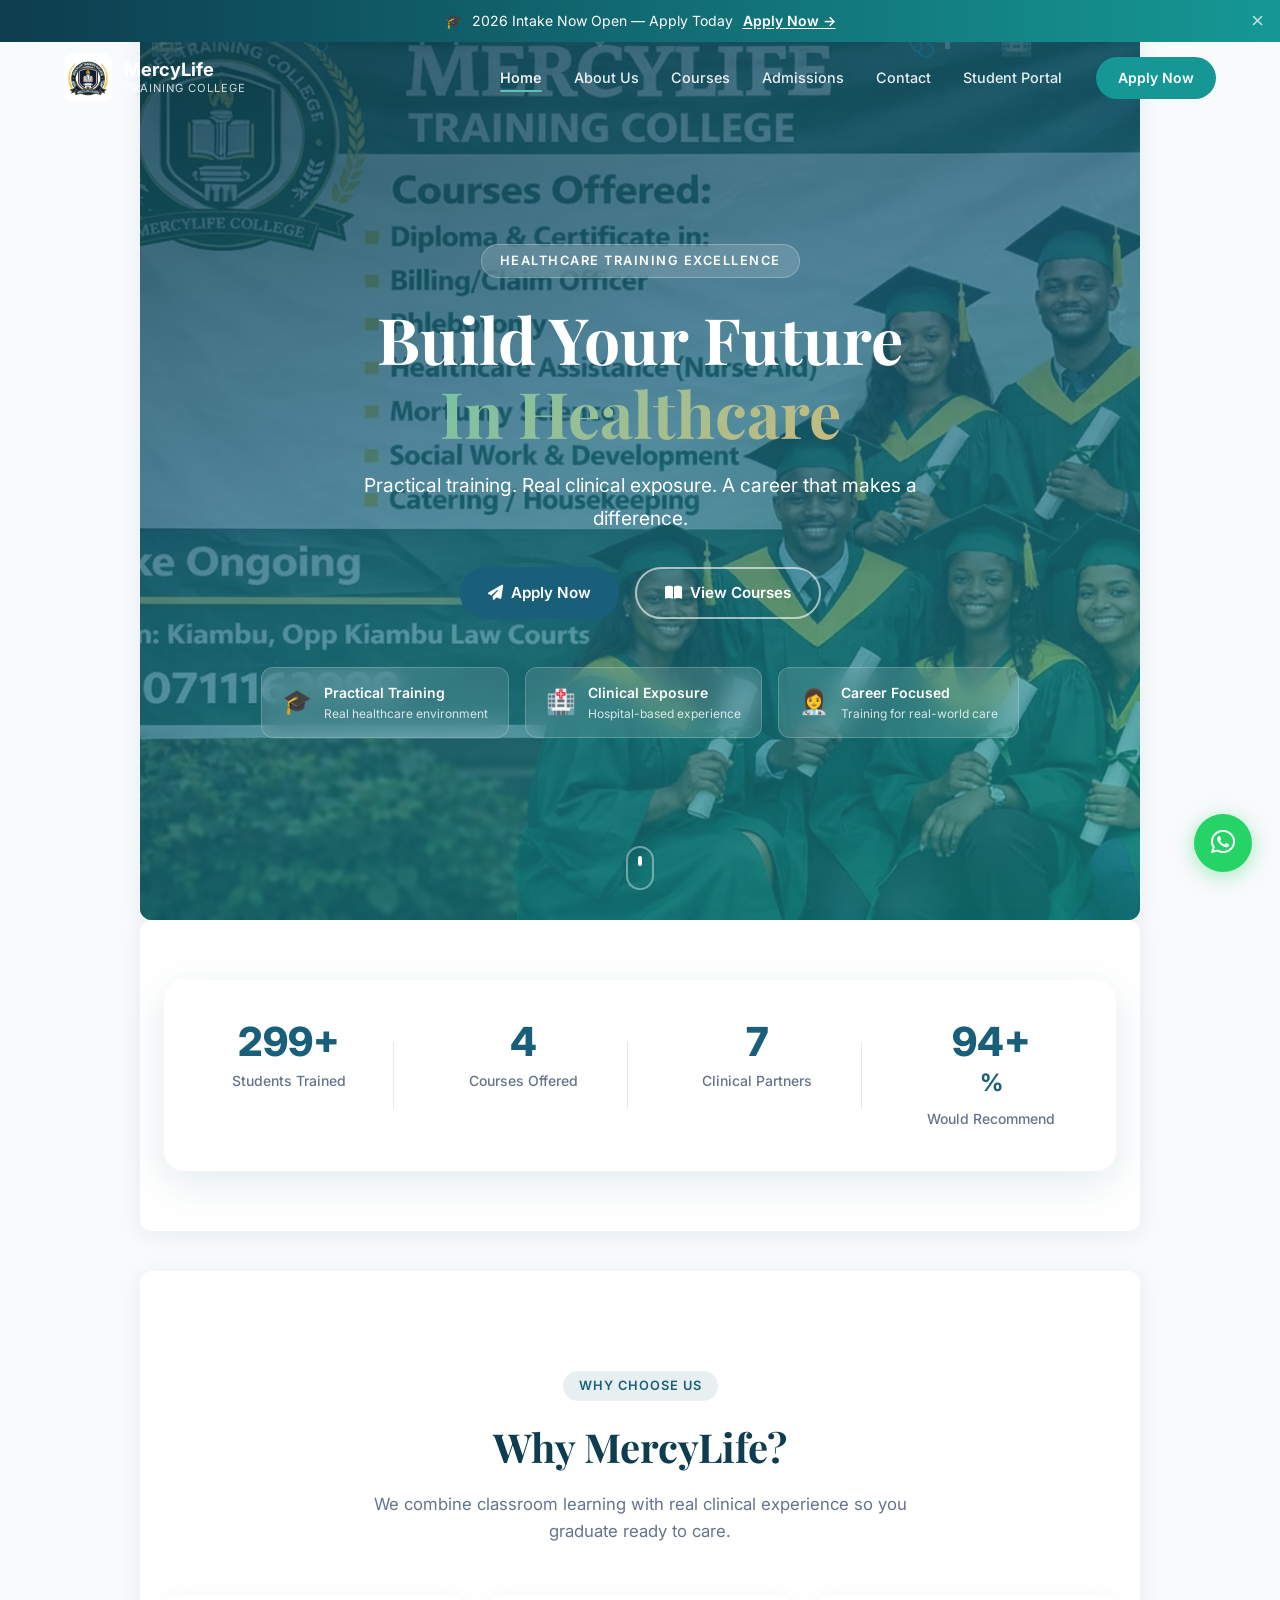
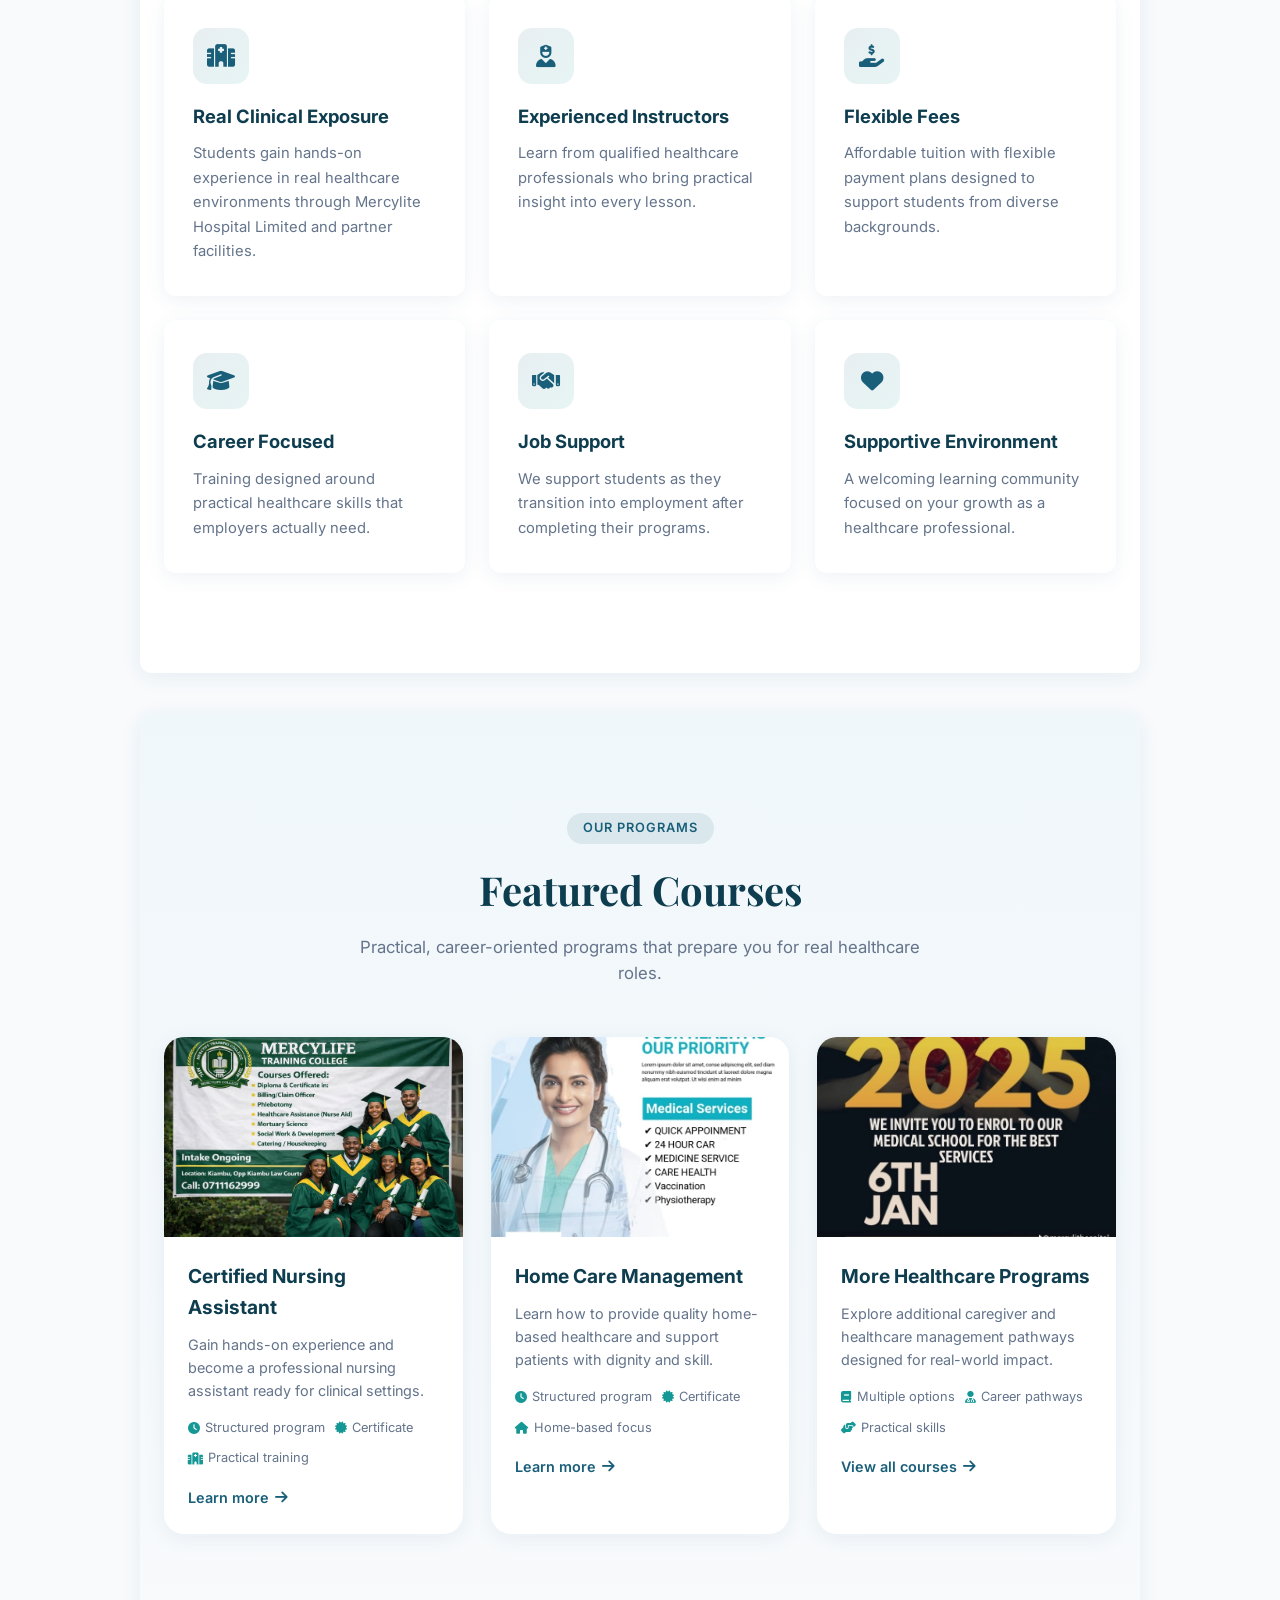
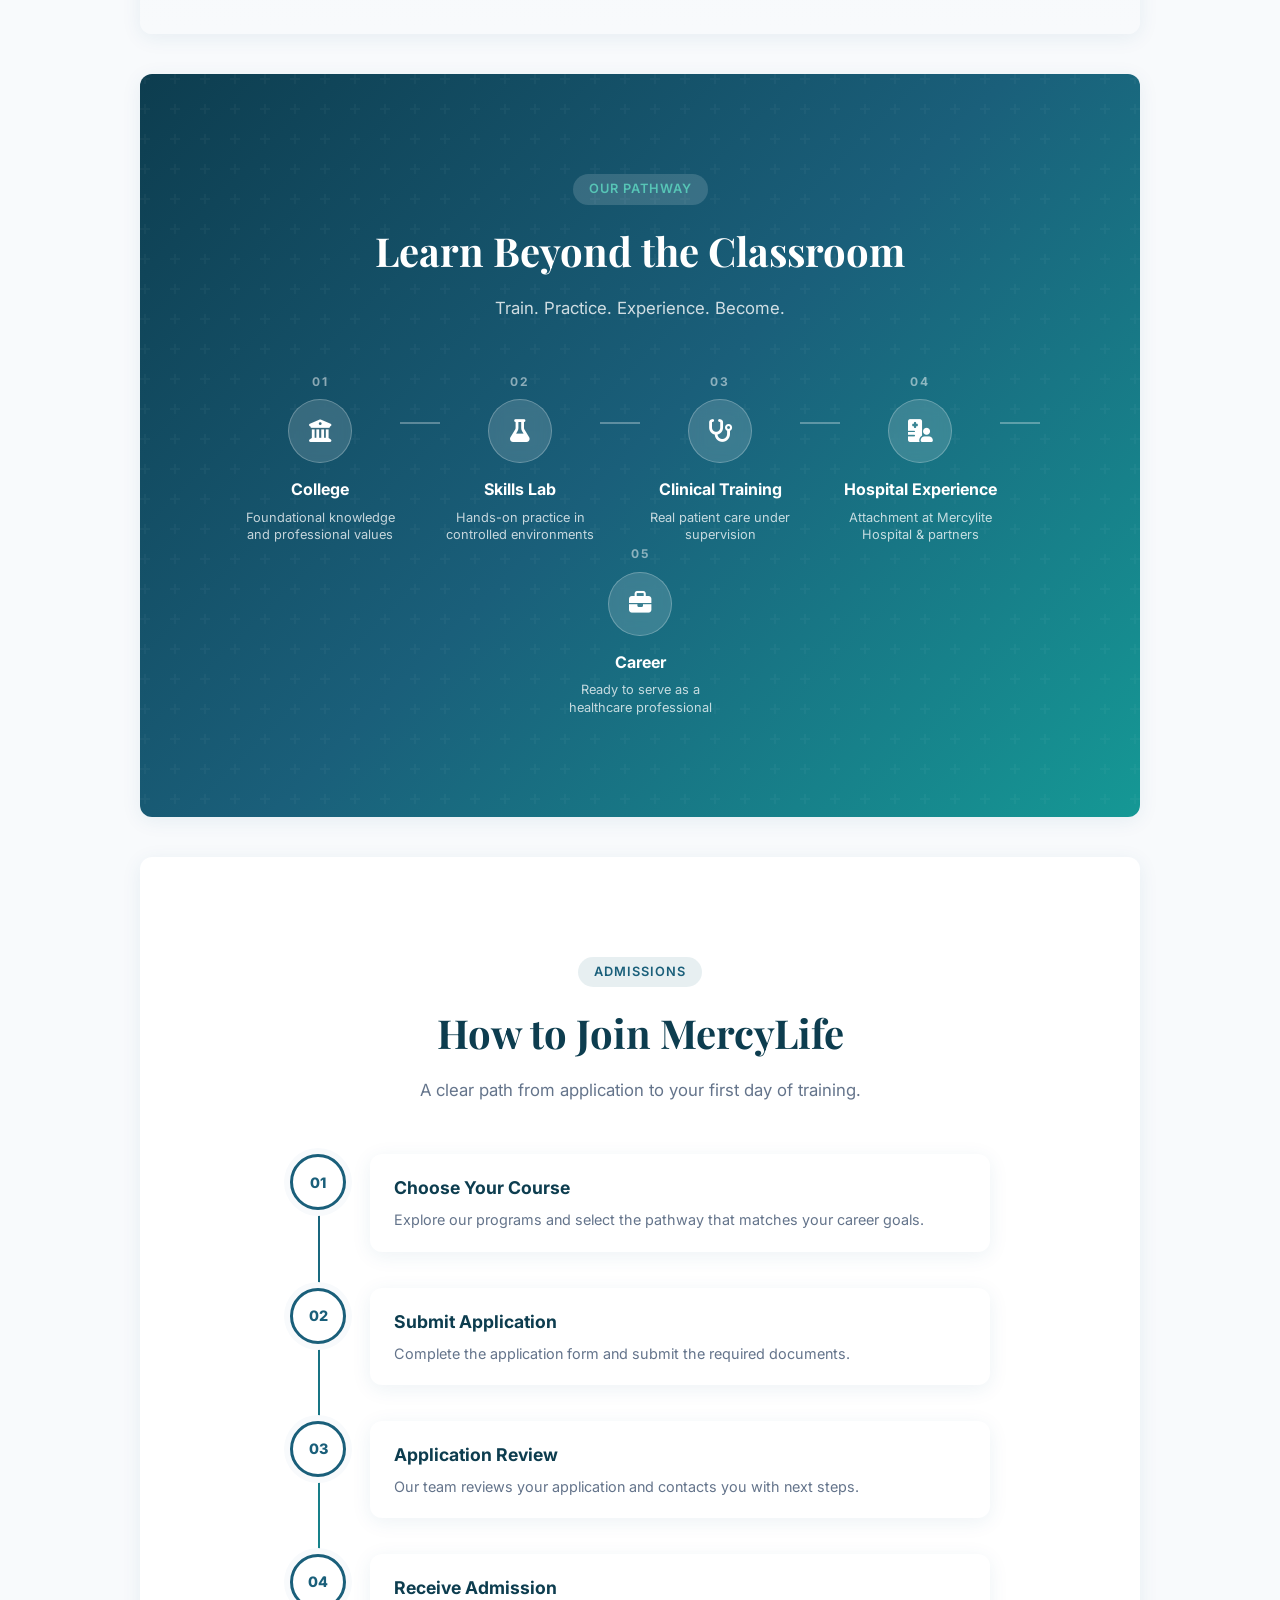
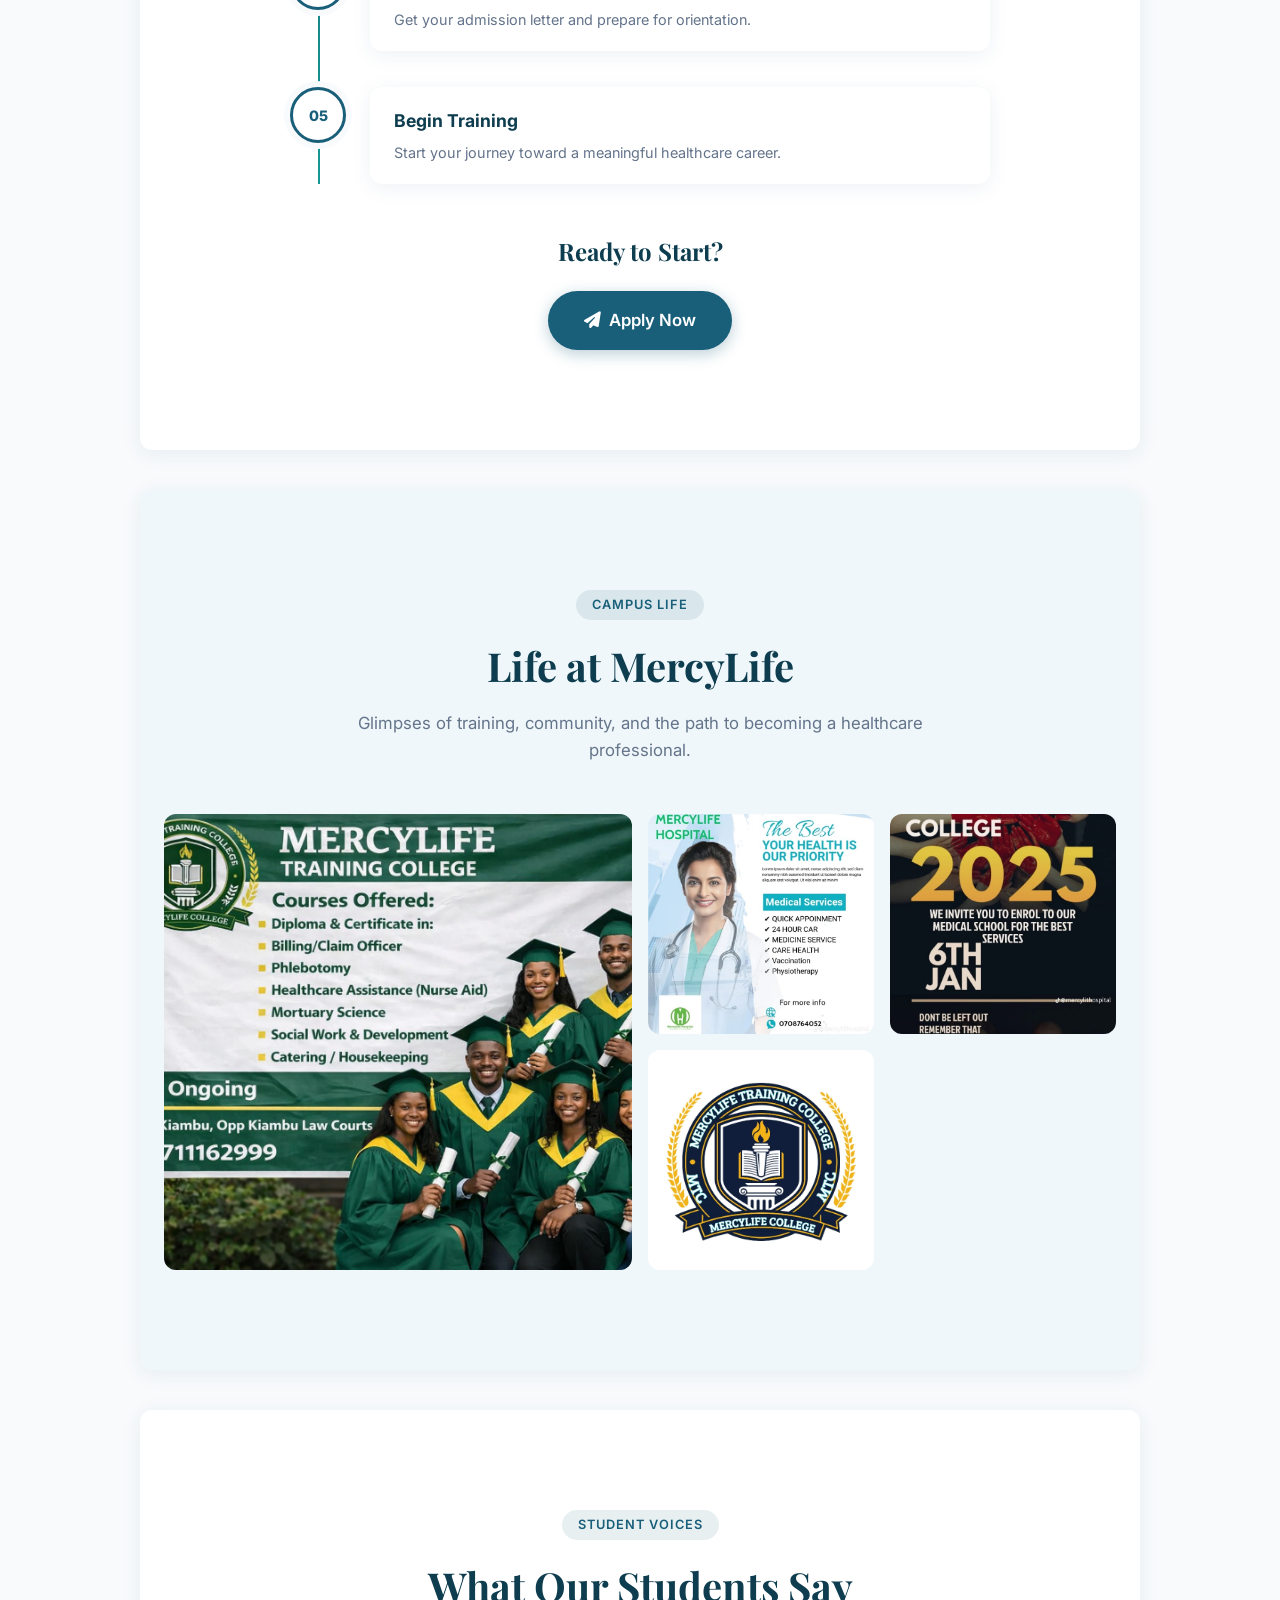
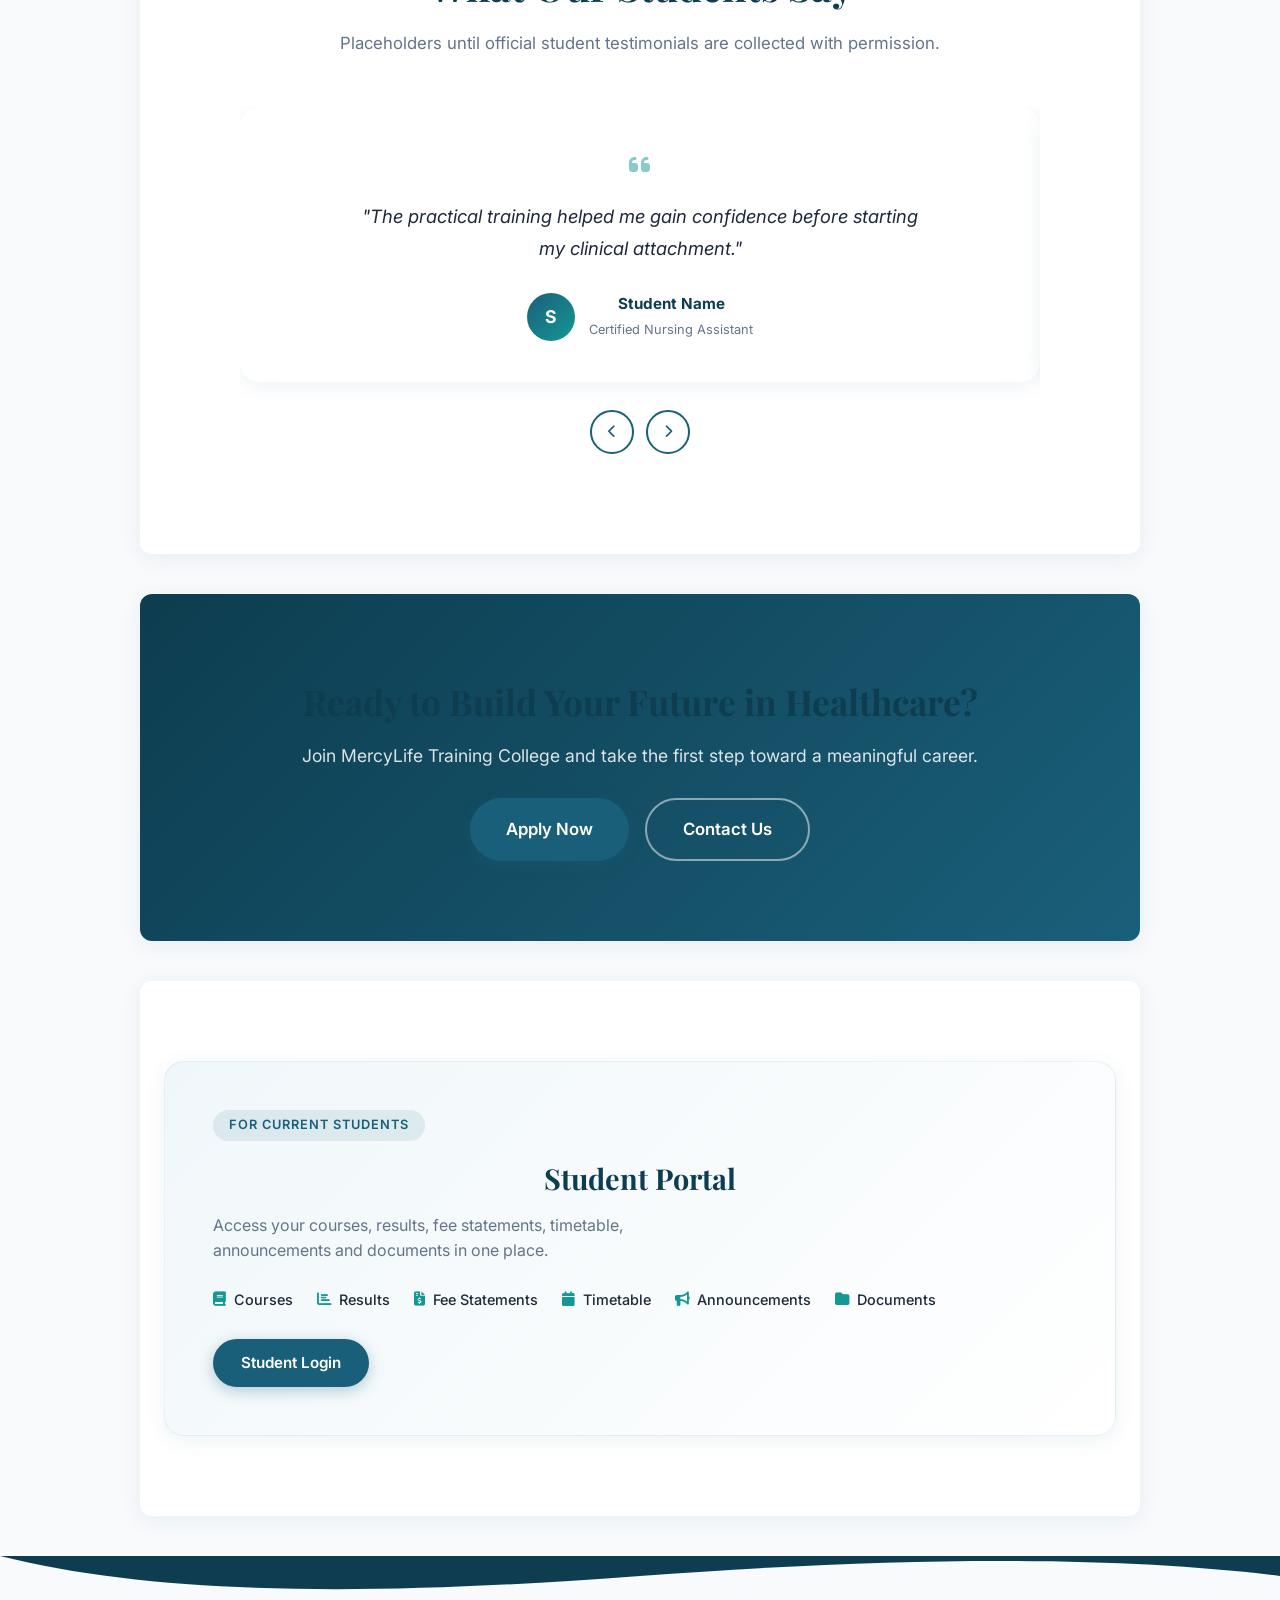
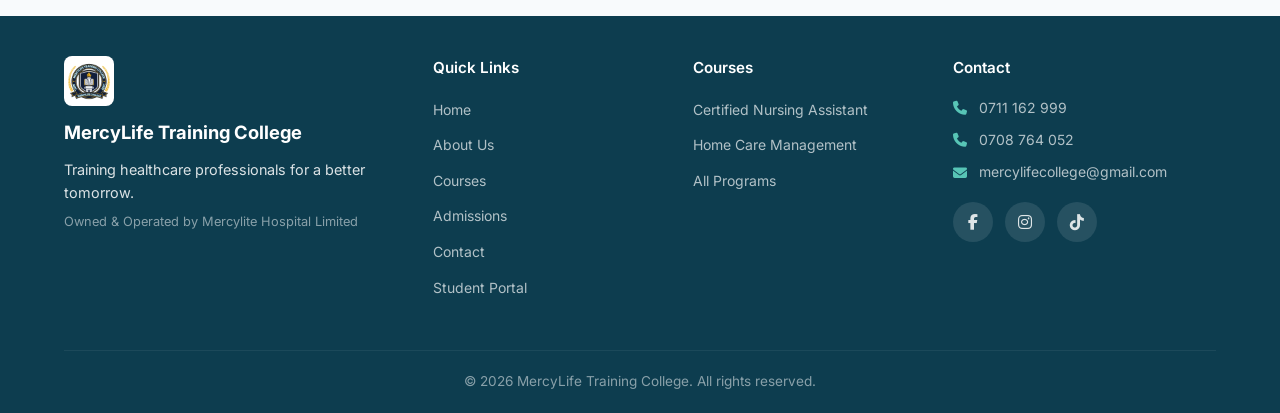
==== index.html @ 67a2d801 "Add files via upload" ====
<!DOCTYPE html>
<html lang="en">
<head>
    <meta charset="UTF-8">
    <meta name="viewport" content="width=device-width, initial-scale=1.0">
    <meta http-equiv="X-UA-Compatible" content="ie=edge">
    <title>MercyLife Training College | Nurse Aide & Caregiver Courses in Kiambu</title>
    <meta name="description" content="Enroll at MercyLife Training College in Kiambu Town. Accredited Nurse Aide programs, Caregiver training, and practical hospital attachment opportunities.">
    <meta name="keywords" content="MercyLife Training College, Nurse Aide course Kiambu, Caregiver training Kenya, healthcare college in Kiambu, CNA training Kenya">
    <meta name="robots" content="index, follow">
    <meta property="og:title" content="MercyLife Training College | Healthcare Training">
    <meta property="og:description" content="Professional Nurse Aide and Caregiver courses in Kiambu Town. Start your healthcare career today.">
    <meta property="og:url" content="https://yobra-jpg.github.io/mercylife-training-college/">
    <meta property="og:type" content="website">
    <meta property="og:image" content="https://yobra-jpg.github.io/mercylife-training-college/images/logo.png">
    <link rel="icon" type="image/png" href="images/favicon.png">
    <link rel="canonical" href="https://yobra-jpg.github.io/mercylife-training-college/">
    <meta name="google-site-verification" content="VRq06b2JXeUuogwHdh3XiEXkJgESSH0hAy9GYMTLxCk" />
    <link rel="preconnect" href="https://fonts.googleapis.com">
    <link rel="preconnect" href="https://fonts.gstatic.com" crossorigin>
    <link href="https://fonts.googleapis.com/css2?family=Inter:wght@400;500;600;700;800&family=Playfair+Display:wght@600;700&display=swap" rel="stylesheet">
    <link rel="stylesheet" href="https://cdnjs.cloudflare.com/ajax/libs/font-awesome/6.5.1/css/all.min.css">
    <link href="https://unpkg.com/aos@2.3.4/dist/aos.css" rel="stylesheet">
    <link rel="stylesheet" href="styles.css">
</head>
<body>
    <!-- Loading Screen -->
    <div id="loader">
        <div class="loader-content">
            <div class="loader-cross">✚</div>
            <h2>MercyLife</h2>
            <p>Training College</p>
            <div class="loader-bar"><span></span></div>
        </div>
    </div>

    <!-- Announcement Bar -->
    <div class="announcement-bar" id="announcement">
        <div class="announcement-inner">
            <span class="announcement-icon">🎓</span>
            <span class="announcement-text">2026 Intake Now Open — Apply Today</span>
            <a href="admissions.html" class="announcement-link">Apply Now →</a>
        </div>
        <button class="announcement-close" aria-label="Close announcement">&times;</button>
    </div>

    <!-- Navigation -->
    <nav class="navbar" id="navbar">
        <div class="nav-container">
            <a href="index.html" class="nav-brand">
                <img src="images/logo.png" alt="MercyLife Training College" class="nav-logo">
                <div class="nav-brand-text">
                    <span class="brand-name">MercyLife</span>
                    <span class="brand-sub">Training College</span>
                </div>
            </a>
            <button class="nav-toggle" id="navToggle" aria-label="Toggle menu">
                <span></span><span></span><span></span>
            </button>
            <div class="nav-menu" id="navMenu">
                <ul class="nav-links">
                    <li><a href="index.html" class="nav-link active">Home</a></li>
                    <li><a href="about.html" class="nav-link">About Us</a></li>
                    <li><a href="courses.html" class="nav-link">Courses</a></li>
                    <li><a href="admissions.html" class="nav-link">Admissions</a></li>
                    <li><a href="contact.html" class="nav-link">Contact</a></li>
                    <li><a href="student.html" class="nav-link">Student Portal</a></li>
                </ul>
                <a href="admissions.html" class="nav-cta">Apply Now</a>
            </div>
        </div>
    </nav>

    <!-- Hero Section -->
    <section class="hero" id="hero">
        <div class="hero-bg">
            <img src="images/banner.jpg" alt="Healthcare students at MercyLife Training College" class="hero-image">
            <div class="hero-overlay"></div>
            <div class="hero-particles" id="particles"></div>
        </div>
        <div class="hero-content">
            <div class="hero-badge" data-aos="fade-down">Healthcare Training Excellence</div>
            <h1 class="hero-title">
                <span class="line" data-aos="fade-up" data-aos-delay="100">Build Your Future</span>
                <span class="line accent" data-aos="fade-up" data-aos-delay="250">In Healthcare</span>
            </h1>
            <p class="hero-desc" data-aos="fade-up" data-aos-delay="400">
                Practical training. Real clinical exposure. A career that makes a difference.
            </p>
            <div class="hero-actions" data-aos="fade-up" data-aos-delay="550">
                <a href="admissions.html" class="btn btn-primary"><i class="fas fa-paper-plane"></i> Apply Now</a>
                <a href="courses.html" class="btn btn-outline"><i class="fas fa-book-open"></i> View Courses</a>
            </div>
            <div class="hero-cards">
                <div class="hero-card" data-aos="fade-up" data-aos-delay="700">
                    <div class="hero-card-icon">🎓</div>
                    <div class="hero-card-text"><strong>Practical Training</strong><span>Real healthcare environment</span></div>
                </div>
                <div class="hero-card" data-aos="fade-up" data-aos-delay="800">
                    <div class="hero-card-icon">🏥</div>
                    <div class="hero-card-text"><strong>Clinical Exposure</strong><span>Hospital-based experience</span></div>
                </div>
                <div class="hero-card" data-aos="fade-up" data-aos-delay="900">
                    <div class="hero-card-icon">👩‍⚕️</div>
                    <div class="hero-card-text"><strong>Career Focused</strong><span>Training for real-world care</span></div>
                </div>
            </div>
        </div>
        <div class="hero-scroll"><a href="#why-us" aria-label="Scroll down"><span></span></a></div>
    </section>

    <!-- Stats -->
    <section class="stats" id="stats">
        <div class="container">
            <div class="stats-grid">
                <div class="stat-item" data-aos="fade-up">
                    <div class="stat-number" data-target="300">0</div>
                    <div class="stat-label">Students Trained</div>
                </div>
                <div class="stat-item" data-aos="fade-up" data-aos-delay="100">
                    <div class="stat-number" data-target="5">0</div>
                    <div class="stat-label">Courses Offered</div>
                </div>
                <div class="stat-item" data-aos="fade-up" data-aos-delay="200">
                    <div class="stat-number" data-target="8">0</div>
                    <div class="stat-label">Clinical Partners</div>
                </div>
                <div class="stat-item" data-aos="fade-up" data-aos-delay="300">
                    <div class="stat-number" data-target="95">0</div>
                    <div class="stat-suffix">%</div>
                    <div class="stat-label">Would Recommend</div>
                </div>
            </div>
        </div>
    </section>

    <!-- Why MercyLife -->
    <section class="why-us" id="why-us">
        <div class="container">
            <div class="section-header" data-aos="fade-up">
                <span class="section-tag">Why Choose Us</span>
                <h2>Why MercyLife?</h2>
                <p>We combine classroom learning with real clinical experience so you graduate ready to care.</p>
            </div>
            <div class="why-grid">
                <div class="why-card" data-aos="fade-up">
                    <div class="why-icon"><i class="fas fa-hospital"></i></div>
                    <h3>Real Clinical Exposure</h3>
                    <p>Students gain hands-on experience in real healthcare environments through Mercylite Hospital Limited and partner facilities.</p>
                </div>
                <div class="why-card" data-aos="fade-up" data-aos-delay="100">
                    <div class="why-icon"><i class="fas fa-user-nurse"></i></div>
                    <h3>Experienced Instructors</h3>
                    <p>Learn from qualified healthcare professionals who bring practical insight into every lesson.</p>
                </div>
                <div class="why-card" data-aos="fade-up" data-aos-delay="200">
                    <div class="why-icon"><i class="fas fa-hand-holding-dollar"></i></div>
                    <h3>Flexible Fees</h3>
                    <p>Affordable tuition with flexible payment plans designed to support students from diverse backgrounds.</p>
                </div>
                <div class="why-card" data-aos="fade-up" data-aos-delay="300">
                    <div class="why-icon"><i class="fas fa-graduation-cap"></i></div>
                    <h3>Career Focused</h3>
                    <p>Training designed around practical healthcare skills that employers actually need.</p>
                </div>
                <div class="why-card" data-aos="fade-up" data-aos-delay="400">
                    <div class="why-icon"><i class="fas fa-handshake"></i></div>
                    <h3>Job Support</h3>
                    <p>We support students as they transition into employment after completing their programs.</p>
                </div>
                <div class="why-card" data-aos="fade-up" data-aos-delay="500">
                    <div class="why-icon"><i class="fas fa-heart"></i></div>
                    <h3>Supportive Environment</h3>
                    <p>A welcoming learning community focused on your growth as a healthcare professional.</p>
                </div>
            </div>
        </div>
    </section>

    <!-- Courses -->
    <section class="courses-section" id="courses">
        <div class="container">
            <div class="section-header" data-aos="fade-up">
                <span class="section-tag">Our Programs</span>
                <h2>Featured Courses</h2>
                <p>Practical, career-oriented programs that prepare you for real healthcare roles.</p>
            </div>
            <div class="courses-grid">
                <article class="course-card" data-aos="fade-up">
                    <div class="course-image">
                        <img src="images/banner.jpg" alt="Certified Nursing Assistant">
                        <div class="course-overlay"><a href="courses.html" class="btn btn-sm">View Course</a></div>
                    </div>
                    <div class="course-body">
                        <h3>Certified Nursing Assistant</h3>
                        <p>Gain hands-on experience and become a professional nursing assistant ready for clinical settings.</p>
                        <ul class="course-meta">
                            <li><i class="fas fa-clock"></i> Structured program</li>
                            <li><i class="fas fa-certificate"></i> Certificate</li>
                            <li><i class="fas fa-hospital"></i> Practical training</li>
                        </ul>
                        <a href="courses.html" class="course-link">Learn more <i class="fas fa-arrow-right"></i></a>
                    </div>
                </article>
                <article class="course-card" data-aos="fade-up" data-aos-delay="100">
                    <div class="course-image">
                        <img src="images/bnn2.jpg" alt="Home Care Management">
                        <div class="course-overlay"><a href="courses.html" class="btn btn-sm">View Course</a></div>
                    </div>
                    <div class="course-body">
                        <h3>Home Care Management</h3>
                        <p>Learn how to provide quality home-based healthcare and support patients with dignity and skill.</p>
                        <ul class="course-meta">
                            <li><i class="fas fa-clock"></i> Structured program</li>
                            <li><i class="fas fa-certificate"></i> Certificate</li>
                            <li><i class="fas fa-home"></i> Home-based focus</li>
                        </ul>
                        <a href="courses.html" class="course-link">Learn more <i class="fas fa-arrow-right"></i></a>
                    </div>
                </article>
                <article class="course-card" data-aos="fade-up" data-aos-delay="200">
                    <div class="course-image">
                        <img src="images/image1.jpg" alt="Healthcare Programs">
                        <div class="course-overlay"><a href="courses.html" class="btn btn-sm">View Courses</a></div>
                    </div>
                    <div class="course-body">
                        <h3>More Healthcare Programs</h3>
                        <p>Explore additional caregiver and healthcare management pathways designed for real-world impact.</p>
                        <ul class="course-meta">
                            <li><i class="fas fa-book"></i> Multiple options</li>
                            <li><i class="fas fa-user-md"></i> Career pathways</li>
                            <li><i class="fas fa-hands-helping"></i> Practical skills</li>
                        </ul>
                        <a href="courses.html" class="course-link">View all courses <i class="fas fa-arrow-right"></i></a>
                    </div>
                </article>
            </div>
        </div>
    </section>

    <!-- Clinical Journey -->
    <section class="journey" id="journey">
        <div class="container">
            <div class="section-header light" data-aos="fade-up">
                <span class="section-tag">Our Pathway</span>
                <h2>Learn Beyond the Classroom</h2>
                <p>Train. Practice. Experience. Become.</p>
            </div>
            <div class="journey-steps">
                <div class="journey-step" data-aos="fade-up">
                    <div class="step-number">01</div>
                    <div class="step-icon"><i class="fas fa-university"></i></div>
                    <h3>College</h3>
                    <p>Foundational knowledge and professional values</p>
                </div>
                <div class="journey-connector" data-aos="fade" data-aos-delay="100"></div>
                <div class="journey-step" data-aos="fade-up" data-aos-delay="150">
                    <div class="step-number">02</div>
                    <div class="step-icon"><i class="fas fa-flask"></i></div>
                    <h3>Skills Lab</h3>
                    <p>Hands-on practice in controlled environments</p>
                </div>
                <div class="journey-connector" data-aos="fade" data-aos-delay="250"></div>
                <div class="journey-step" data-aos="fade-up" data-aos-delay="300">
                    <div class="step-number">03</div>
                    <div class="step-icon"><i class="fas fa-stethoscope"></i></div>
                    <h3>Clinical Training</h3>
                    <p>Real patient care under supervision</p>
                </div>
                <div class="journey-connector" data-aos="fade" data-aos-delay="400"></div>
                <div class="journey-step" data-aos="fade-up" data-aos-delay="450">
                    <div class="step-number">04</div>
                    <div class="step-icon"><i class="fas fa-hospital-user"></i></div>
                    <h3>Hospital Experience</h3>
                    <p>Attachment at Mercylite Hospital & partners</p>
                </div>
                <div class="journey-connector" data-aos="fade" data-aos-delay="550"></div>
                <div class="journey-step" data-aos="fade-up" data-aos-delay="600">
                    <div class="step-number">05</div>
                    <div class="step-icon"><i class="fas fa-briefcase"></i></div>
                    <h3>Career</h3>
                    <p>Ready to serve as a healthcare professional</p>
                </div>
            </div>
        </div>
    </section>

    <!-- How to Join -->
    <section class="admissions-timeline" id="how-to-join">
        <div class="container">
            <div class="section-header" data-aos="fade-up">
                <span class="section-tag">Admissions</span>
                <h2>How to Join MercyLife</h2>
                <p>A clear path from application to your first day of training.</p>
            </div>
            <div class="timeline">
                <div class="timeline-item" data-aos="fade-right">
                    <div class="timeline-marker">01</div>
                    <div class="timeline-content">
                        <h3>Choose Your Course</h3>
                        <p>Explore our programs and select the pathway that matches your career goals.</p>
                    </div>
                </div>
                <div class="timeline-item" data-aos="fade-left">
                    <div class="timeline-marker">02</div>
                    <div class="timeline-content">
                        <h3>Submit Application</h3>
                        <p>Complete the application form and submit the required documents.</p>
                    </div>
                </div>
                <div class="timeline-item" data-aos="fade-right">
                    <div class="timeline-marker">03</div>
                    <div class="timeline-content">
                        <h3>Application Review</h3>
                        <p>Our team reviews your application and contacts you with next steps.</p>
                    </div>
                </div>
                <div class="timeline-item" data-aos="fade-left">
                    <div class="timeline-marker">04</div>
                    <div class="timeline-content">
                        <h3>Receive Admission</h3>
                        <p>Get your admission letter and prepare for orientation.</p>
                    </div>
                </div>
                <div class="timeline-item" data-aos="fade-right">
                    <div class="timeline-marker">05</div>
                    <div class="timeline-content">
                        <h3>Begin Training</h3>
                        <p>Start your journey toward a meaningful healthcare career.</p>
                    </div>
                </div>
            </div>
            <div class="timeline-cta" data-aos="fade-up">
                <h3>Ready to Start?</h3>
                <a href="admissions.html" class="btn btn-primary btn-lg"><i class="fas fa-paper-plane"></i> Apply Now</a>
            </div>
        </div>
    </section>

    <!-- Gallery -->
    <section class="gallery" id="gallery">
        <div class="container">
            <div class="section-header" data-aos="fade-up">
                <span class="section-tag">Campus Life</span>
                <h2>Life at MercyLife</h2>
                <p>Glimpses of training, community, and the path to becoming a healthcare professional.</p>
            </div>
            <div class="gallery-grid">
                <div class="gallery-item large" data-aos="zoom-in">
                    <img src="images/banner.jpg" alt="Campus life">
                    <div class="gallery-overlay"><span>Campus & Training</span></div>
                </div>
                <div class="gallery-item" data-aos="zoom-in" data-aos-delay="100">
                    <img src="images/bnn2.jpg" alt="Students">
                    <div class="gallery-overlay"><span>Students</span></div>
                </div>
                <div class="gallery-item" data-aos="zoom-in" data-aos-delay="150">
                    <img src="images/image1.jpg" alt="Practical sessions">
                    <div class="gallery-overlay"><span>Practical Sessions</span></div>
                </div>
                <div class="gallery-item" data-aos="zoom-in" data-aos-delay="200">
                    <img src="images/logo.png" alt="MercyLife">
                    <div class="gallery-overlay"><span>Our Community</span></div>
                </div>
            </div>
        </div>
    </section>

    <!-- Testimonials -->
    <section class="testimonials" id="testimonials">
        <div class="container">
            <div class="section-header" data-aos="fade-up">
                <span class="section-tag">Student Voices</span>
                <h2>What Our Students Say</h2>
                <p>Placeholders until official student testimonials are collected with permission.</p>
            </div>
            <div class="testimonial-slider" data-aos="fade-up">
                <div class="testimonial-track" id="testimonialTrack">
                    <div class="testimonial-card">
                        <div class="quote-icon"><i class="fas fa-quote-left"></i></div>
                        <p class="testimonial-text">"The practical training helped me gain confidence before starting my clinical attachment."</p>
                        <div class="testimonial-author">
                            <div class="author-avatar">S</div>
                            <div><strong>Student Name</strong><span>Certified Nursing Assistant</span></div>
                        </div>
                    </div>
                    <div class="testimonial-card">
                        <div class="quote-icon"><i class="fas fa-quote-left"></i></div>
                        <p class="testimonial-text">"Instructors were supportive and the hospital exposure made everything feel real."</p>
                        <div class="testimonial-author">
                            <div class="author-avatar">A</div>
                            <div><strong>Student Name</strong><span>Home Care Management</span></div>
                        </div>
                    </div>
                    <div class="testimonial-card">
                        <div class="quote-icon"><i class="fas fa-quote-left"></i></div>
                        <p class="testimonial-text">"Flexible fees and a clear path into healthcare made it possible for me to enroll."</p>
                        <div class="testimonial-author">
                            <div class="author-avatar">J</div>
                            <div><strong>Student Name</strong><span>Healthcare Trainee</span></div>
                        </div>
                    </div>
                </div>
                <div class="testimonial-controls">
                    <button class="testimonial-btn prev" id="prevTestimonial" aria-label="Previous"><i class="fas fa-chevron-left"></i></button>
                    <button class="testimonial-btn next" id="nextTestimonial" aria-label="Next"><i class="fas fa-chevron-right"></i></button>
                </div>
            </div>
        </div>
    </section>

    <!-- CTA -->
    <section class="cta-banner">
        <div class="container" data-aos="fade-up">
            <div class="cta-content">
                <h2>Ready to Build Your Future in Healthcare?</h2>
                <p>Join MercyLife Training College and take the first step toward a meaningful career.</p>
                <div class="cta-actions">
                    <a href="admissions.html" class="btn btn-primary btn-lg">Apply Now</a>
                    <a href="contact.html" class="btn btn-outline-light btn-lg">Contact Us</a>
                </div>
            </div>
        </div>
    </section>

    <!-- Student Portal Teaser -->
    <section class="portal-teaser" id="portal">
        <div class="container">
            <div class="portal-card" data-aos="fade-up">
                <div class="portal-info">
                    <span class="section-tag">For Current Students</span>
                    <h2>Student Portal</h2>
                    <p>Access your courses, results, fee statements, timetable, announcements and documents in one place.</p>
                    <ul class="portal-features">
                        <li><i class="fas fa-book"></i> Courses</li>
                        <li><i class="fas fa-chart-bar"></i> Results</li>
                        <li><i class="fas fa-file-invoice-dollar"></i> Fee Statements</li>
                        <li><i class="fas fa-calendar"></i> Timetable</li>
                        <li><i class="fas fa-bullhorn"></i> Announcements</li>
                        <li><i class="fas fa-folder"></i> Documents</li>
                    </ul>
                    <a href="student.html" class="btn btn-primary">Student Login</a>
                </div>
            </div>
        </div>
    </section>

    <!-- Footer -->
    <footer class="footer">
        <div class="footer-wave">
            <svg viewBox="0 0 1200 120" preserveAspectRatio="none"><path d="M0,0 C150,80 350,80 600,40 C850,0 1050,0 1200,40 L1200,120 L0,120 Z" fill="currentColor"></path></svg>
        </div>
        <div class="container">
            <div class="footer-grid">
                <div class="footer-brand">
                    <img src="images/logo.png" alt="MercyLife" class="footer-logo">
                    <h3>MercyLife Training College</h3>
                    <p>Training healthcare professionals for a better tomorrow.</p>
                    <p class="footer-note">Owned & Operated by Mercylite Hospital Limited</p>
                </div>
                <div class="footer-col">
                    <h4>Quick Links</h4>
                    <ul>
                        <li><a href="index.html">Home</a></li>
                        <li><a href="about.html">About Us</a></li>
                        <li><a href="courses.html">Courses</a></li>
                        <li><a href="admissions.html">Admissions</a></li>
                        <li><a href="contact.html">Contact</a></li>
                        <li><a href="student.html">Student Portal</a></li>
                    </ul>
                </div>
                <div class="footer-col">
                    <h4>Courses</h4>
                    <ul>
                        <li><a href="courses.html">Certified Nursing Assistant</a></li>
                        <li><a href="courses.html">Home Care Management</a></li>
                        <li><a href="courses.html">All Programs</a></li>
                    </ul>
                </div>
                <div class="footer-col">
                    <h4>Contact</h4>
                    <ul class="contact-list">
                        <li><i class="fas fa-phone"></i> <a href="tel:+254711162999">0711 162 999</a></li>
                        <li><i class="fas fa-phone"></i> <a href="tel:+254708764052">0708 764 052</a></li>
                        <li><i class="fas fa-envelope"></i> <a href="mailto:mercylifecollege@gmail.com">mercylifecollege@gmail.com</a></li>
                    </ul>
                    <div class="social-links">
                        <a href="https://facebook.com/mercylifehospital" target="_blank" rel="noopener" aria-label="Facebook"><i class="fab fa-facebook-f"></i></a>
                        <a href="https://instagram.com/mercylifehospital" target="_blank" rel="noopener" aria-label="Instagram"><i class="fab fa-instagram"></i></a>
                        <a href="https://tiktok.com/@mercylifehospital" target="_blank" rel="noopener" aria-label="TikTok"><i class="fab fa-tiktok"></i></a>
                    </div>
                </div>
            </div>
            <div class="footer-bottom">
                <p>&copy; 2026 MercyLife Training College. All rights reserved.</p>
            </div>
        </div>
    </footer>

    <!-- Floating WhatsApp -->
    <a href="https://wa.me/254711162999" class="whatsapp-float" target="_blank" rel="noopener" aria-label="Chat on WhatsApp">
        <i class="fab fa-whatsapp"></i>
        <span class="whatsapp-tooltip">Chat with MercyLife</span>
    </a>

    <!-- Back to Top -->
    <button class="back-to-top" id="backToTop" aria-label="Back to top"><i class="fas fa-chevron-up"></i></button>

    <script src="https://unpkg.com/aos@2.3.4/dist/aos.js"></script>
    <script src="script.js"></script>
</body>
</html>
---- styles.css ----
/* ============================================
   MercyLife Training College — Modern Styles
   ============================================ */

:root {
    --primary: #1a5f7a;
    --primary-dark: #0d3d4f;
    --primary-light: #2a8aad;
    --accent: #159895;
    --accent-light: #57c5b6;
    --gold: #e8b86d;
    --text: #1e293b;
    --text-muted: #64748b;
    --bg: #f8fafc;
    --white: #ffffff;
    --shadow: 0 4px 20px rgba(26, 95, 122, 0.08);
    --shadow-lg: 0 12px 40px rgba(26, 95, 122, 0.12);
    --radius: 12px;
    --radius-lg: 20px;
    --transition: 0.3s cubic-bezier(0.4, 0, 0.2, 1);
    --nav-height: 72px;
    --announcement-height: 42px;
}

*, *::before, *::after {
    margin: 0;
    padding: 0;
    box-sizing: border-box;
}

html {
    scroll-behavior: smooth;
    scroll-padding-top: calc(var(--nav-height) + 20px);
}

body {
    font-family: 'Inter', -apple-system, BlinkMacSystemFont, sans-serif;
    color: var(--text);
    background: var(--bg);
    line-height: 1.6;
    overflow-x: hidden;
}

img { max-width: 100%; display: block; }
a { text-decoration: none; color: inherit; }
ul { list-style: none; }

.container {
    width: 100%;
    max-width: 1200px;
    margin: 0 auto;
    padding: 0 24px;
}

/* ========== LOADER ========== */
#loader {
    position: fixed;
    inset: 0;
    background: linear-gradient(135deg, var(--primary-dark), var(--primary));
    display: flex;
    align-items: center;
    justify-content: center;
    z-index: 9999;
    transition: opacity 0.5s, visibility 0.5s;
}
#loader.hidden {
    opacity: 0;
    visibility: hidden;
}
.loader-content {
    text-align: center;
    color: white;
}
.loader-cross {
    font-size: 3rem;
    animation: pulse-cross 1.2s ease-in-out infinite;
    color: var(--accent-light);
}
.loader-content h2 {
    font-family: 'Playfair Display', serif;
    font-size: 2rem;
    margin-top: 12px;
    letter-spacing: 2px;
}
.loader-content p {
    font-size: 0.9rem;
    opacity: 0.8;
    letter-spacing: 3px;
    text-transform: uppercase;
}
.loader-bar {
    width: 120px;
    height: 3px;
    background: rgba(255,255,255,0.2);
    border-radius: 3px;
    margin: 20px auto 0;
    overflow: hidden;
}
.loader-bar span {
    display: block;
    height: 100%;
    width: 40%;
    background: var(--accent-light);
    border-radius: 3px;
    animation: loader-slide 1s ease-in-out infinite;
}
@keyframes pulse-cross {
    0%, 100% { transform: scale(1); opacity: 1; }
    50% { transform: scale(1.15); opacity: 0.7; }
}
@keyframes loader-slide {
    0% { transform: translateX(-100%); }
    100% { transform: translateX(350%); }
}

/* ========== ANNOUNCEMENT BAR ========== */
.announcement-bar {
    position: fixed;
    top: 0;
    left: 0;
    right: 0;
    height: var(--announcement-height);
    background: linear-gradient(90deg, var(--primary-dark), var(--accent));
    color: white;
    display: flex;
    align-items: center;
    justify-content: center;
    z-index: 1001;
    font-size: 0.875rem;
    transition: transform 0.3s;
}
.announcement-bar.hidden {
    transform: translateY(-100%);
}
.announcement-inner {
    display: flex;
    align-items: center;
    gap: 10px;
}
.announcement-link {
    font-weight: 600;
    text-decoration: underline;
    text-underline-offset: 2px;
    transition: opacity 0.2s;
}
.announcement-link:hover { opacity: 0.85; }
.announcement-close {
    position: absolute;
    right: 16px;
    background: none;
    border: none;
    color: white;
    font-size: 1.4rem;
    cursor: pointer;
    opacity: 0.7;
    transition: opacity 0.2s;
}
.announcement-close:hover { opacity: 1; }

/* ========== NAVBAR ========== */
.navbar {
    position: fixed;
    top: var(--announcement-height);
    left: 0;
    right: 0;
    height: var(--nav-height);
    z-index: 1000;
    transition: background 0.4s, box-shadow 0.4s, top 0.3s;
    background: transparent;
}
.navbar.scrolled {
    background: rgba(255, 255, 255, 0.97);
    backdrop-filter: blur(12px);
    box-shadow: 0 2px 20px rgba(0,0,0,0.08);
}
.navbar.announcement-hidden {
    top: 0;
}
.nav-container {
    max-width: 1200px;
    margin: 0 auto;
    padding: 0 24px;
    height: 100%;
    display: flex;
    align-items: center;
    justify-content: space-between;
}
.nav-brand {
    display: flex;
    align-items: center;
    gap: 12px;
}
.nav-logo {
    height: 48px;
    width: auto;
    border-radius: 8px;
}
.nav-brand-text {
    display: flex;
    flex-direction: column;
}
.brand-name {
    font-weight: 700;
    font-size: 1.15rem;
    color: white;
    transition: color 0.3s;
    line-height: 1.2;
}
.brand-sub {
    font-size: 0.7rem;
    color: rgba(255,255,255,0.8);
    letter-spacing: 1px;
    text-transform: uppercase;
    transition: color 0.3s;
}
.navbar.scrolled .brand-name { color: var(--primary); }
.navbar.scrolled .brand-sub { color: var(--text-muted); }

.nav-menu {
    display: flex;
    align-items: center;
    gap: 8px;
}
.nav-links {
    display: flex;
    align-items: center;
    gap: 4px;
}
.nav-link {
    padding: 8px 14px;
    font-size: 0.9rem;
    font-weight: 500;
    color: rgba(255,255,255,0.9);
    position: relative;
    transition: color 0.3s;
}
.navbar.scrolled .nav-link { color: var(--text); }
.nav-link::after {
    content: '';
    position: absolute;
    bottom: 2px;
    left: 14px;
    right: 14px;
    height: 2px;
    background: var(--accent-light);
    transform: scaleX(0);
    transition: transform 0.3s;
    border-radius: 1px;
}
.navbar.scrolled .nav-link::after { background: var(--primary); }
.nav-link:hover::after,
.nav-link.active::after { transform: scaleX(1); }
.nav-link:hover { color: white; }
.navbar.scrolled .nav-link:hover { color: var(--primary); }
.nav-link.active { font-weight: 600; }

.nav-cta {
    margin-left: 12px;
    padding: 10px 22px;
    background: var(--accent);
    color: white !important;
    font-weight: 600;
    font-size: 0.875rem;
    border-radius: 50px;
    transition: background 0.3s, transform 0.2s, box-shadow 0.3s;
}
.nav-cta:hover {
    background: var(--accent-light);
    transform: translateY(-1px);
    box-shadow: 0 4px 15px rgba(21, 152, 149, 0.35);
}
.navbar.scrolled .nav-cta {
    background: var(--primary);
}
.navbar.scrolled .nav-cta:hover {
    background: var(--primary-light);
}

/* Mobile toggle */
.nav-toggle {
    display: none;
    flex-direction: column;
    gap: 5px;
    background: none;
    border: none;
    cursor: pointer;
    padding: 8px;
    z-index: 10;
}
.nav-toggle span {
    display: block;
    width: 24px;
    height: 2px;
    background: white;
    border-radius: 2px;
    transition: 0.3s;
}
.navbar.scrolled .nav-toggle span { background: var(--primary); }
.nav-toggle.active span:nth-child(1) { transform: rotate(45deg) translate(5px, 5px); }
.nav-toggle.active span:nth-child(2) { opacity: 0; }
.nav-toggle.active span:nth-child(3) { transform: rotate(-45deg) translate(5px, -5px); }

/* ========== BUTTONS ========== */
.btn {
    display: inline-flex;
    align-items: center;
    gap: 8px;
    padding: 12px 28px;
    font-weight: 600;
    font-size: 0.95rem;
    border-radius: 50px;
    border: none;
    cursor: pointer;
    transition: all var(--transition);
    font-family: inherit;
}
.btn-primary {
    background: var(--primary);
    color: white;
    box-shadow: 0 4px 15px rgba(26, 95, 122, 0.3);
}
.btn-primary:hover {
    background: var(--primary-light);
    transform: translateY(-2px);
    box-shadow: 0 6px 25px rgba(26, 95, 122, 0.4);
}
.btn-outline {
    background: transparent;
    color: white;
    border: 2px solid rgba(255,255,255,0.6);
}
.btn-outline:hover {
    background: rgba(255,255,255,0.15);
    border-color: white;
}
.btn-outline-light {
    background: transparent;
    color: white;
    border: 2px solid rgba(255,255,255,0.5);
}
.btn-outline-light:hover {
    background: rgba(255,255,255,0.15);
    border-color: white;
}
.btn-sm {
    padding: 8px 18px;
    font-size: 0.85rem;
}
.btn-lg {
    padding: 16px 36px;
    font-size: 1.05rem;
}

/* ========== HERO ========== */
.hero {
    position: relative;
    min-height: 100vh;
    display: flex;
    align-items: center;
    justify-content: center;
    overflow: hidden;
    padding-top: calc(var(--nav-height) + var(--announcement-height));
}
.hero-bg {
    position: absolute;
    inset: 0;
}
.hero-image {
    width: 100%;
    height: 100%;
    object-fit: cover;
    animation: hero-zoom 20s ease-in-out infinite alternate;
}
@keyframes hero-zoom {
    0% { transform: scale(1); }
    100% { transform: scale(1.08); }
}
.hero-overlay {
    position: absolute;
    inset: 0;
    background: linear-gradient(
        160deg,
        rgba(13, 61, 79, 0.85) 0%,
        rgba(26, 95, 122, 0.75) 40%,
        rgba(21, 152, 149, 0.65) 100%
    );
}
.hero-particles {
    position: absolute;
    inset: 0;
    overflow: hidden;
    pointer-events: none;
}
.particle {
    position: absolute;
    opacity: 0.15;
    color: white;
    font-size: 1.2rem;
    animation: float-particle 15s linear infinite;
}
@keyframes float-particle {
    0% { transform: translateY(100vh) rotate(0deg); opacity: 0; }
    10% { opacity: 0.15; }
    90% { opacity: 0.15; }
    100% { transform: translateY(-10vh) rotate(360deg); opacity: 0; }
}

.hero-content {
    position: relative;
    z-index: 2;
    text-align: center;
    max-width: 900px;
    padding: 40px 24px 80px;
    color: white;
}
.hero-badge {
    display: inline-block;
    padding: 6px 18px;
    background: rgba(255,255,255,0.15);
    backdrop-filter: blur(8px);
    border: 1px solid rgba(255,255,255,0.25);
    border-radius: 50px;
    font-size: 0.8rem;
    font-weight: 600;
    letter-spacing: 1.5px;
    text-transform: uppercase;
    margin-bottom: 24px;
}
.hero-title {
    font-family: 'Playfair Display', serif;
    font-size: clamp(2.5rem, 6vw, 4rem);
    font-weight: 700;
    line-height: 1.15;
    margin-bottom: 20px;
}
.hero-title .line { display: block; }
.hero-title .accent {
    background: linear-gradient(135deg, var(--accent-light), var(--gold));
    -webkit-background-clip: text;
    -webkit-text-fill-color: transparent;
    background-clip: text;
}
.hero-desc {
    font-size: 1.2rem;
    opacity: 0.9;
    max-width: 560px;
    margin: 0 auto 32px;
    line-height: 1.7;
}
.hero-actions {
    display: flex;
    gap: 16px;
    justify-content: center;
    flex-wrap: wrap;
    margin-bottom: 48px;
}

/* Floating hero cards */
.hero-cards {
    display: flex;
    gap: 16px;
    justify-content: center;
    flex-wrap: wrap;
}
.hero-card {
    display: flex;
    align-items: center;
    gap: 12px;
    padding: 14px 20px;
    background: rgba(255,255,255,0.12);
    backdrop-filter: blur(12px);
    border: 1px solid rgba(255,255,255,0.2);
    border-radius: var(--radius);
    transition: transform 0.3s, background 0.3s;
    animation: card-float 4s ease-in-out infinite;
}
.hero-card:nth-child(2) { animation-delay: 0.5s; }
.hero-card:nth-child(3) { animation-delay: 1s; }
.hero-card:hover {
    transform: translateY(-4px);
    background: rgba(255,255,255,0.2);
}
@keyframes card-float {
    0%, 100% { transform: translateY(0); }
    50% { transform: translateY(-6px); }
}
.hero-card-icon { font-size: 1.5rem; }
.hero-card-text {
    display: flex;
    flex-direction: column;
    text-align: left;
}
.hero-card-text strong {
    font-size: 0.875rem;
    font-weight: 600;
}
.hero-card-text span {
    font-size: 0.75rem;
    opacity: 0.8;
}

.hero-scroll {
    position: absolute;
    bottom: 30px;
    left: 50%;
    transform: translateX(-50%);
    z-index: 2;
}
.hero-scroll a {
    display: flex;
    width: 28px;
    height: 44px;
    border: 2px solid rgba(255,255,255,0.4);
    border-radius: 20px;
    justify-content: center;
    padding-top: 8px;
}
.hero-scroll span {
    width: 4px;
    height: 10px;
    background: white;
    border-radius: 2px;
    animation: scroll-bounce 1.5s ease-in-out infinite;
}
@keyframes scroll-bounce {
    0%, 100% { transform: translateY(0); opacity: 1; }
    50% { transform: translateY(10px); opacity: 0.4; }
}

/* ========== STATS ========== */
.stats {
    background: var(--white);
    padding: 60px 0;
    margin-top: -40px;
    position: relative;
    z-index: 3;
}
.stats-grid {
    display: grid;
    grid-template-columns: repeat(4, 1fr);
    gap: 24px;
    background: var(--white);
    border-radius: var(--radius-lg);
    box-shadow: var(--shadow-lg);
    padding: 40px 20px;
}
.stat-item {
    text-align: center;
    position: relative;
}
.stat-item:not(:last-child)::after {
    content: '';
    position: absolute;
    right: 0;
    top: 20%;
    height: 60%;
    width: 1px;
    background: #e2e8f0;
}
.stat-number {
    font-size: 2.5rem;
    font-weight: 800;
    color: var(--primary);
    line-height: 1.1;
    display: inline;
}
.stat-suffix {
    font-size: 1.5rem;
    font-weight: 700;
    color: var(--primary);
}
.stat-label {
    font-size: 0.875rem;
    color: var(--text-muted);
    margin-top: 6px;
    font-weight: 500;
}

/* ========== SECTION COMMON ========== */
.section-header {
    text-align: center;
    max-width: 600px;
    margin: 0 auto 50px;
}
.section-header.light { color: white; }
.section-header.light .section-tag {
    background: rgba(255,255,255,0.15);
    color: var(--accent-light);
}
.section-header.light p { color: rgba(255,255,255,0.8); }
.section-tag {
    display: inline-block;
    padding: 5px 16px;
    background: rgba(26, 95, 122, 0.1);
    color: var(--primary);
    font-size: 0.8rem;
    font-weight: 600;
    letter-spacing: 1px;
    text-transform: uppercase;
    border-radius: 50px;
    margin-bottom: 14px;
}
.section-header h2 {
    font-family: 'Playfair Display', serif;
    font-size: clamp(1.8rem, 4vw, 2.5rem);
    color: var(--primary-dark);
    margin-bottom: 12px;
}
.section-header.light h2 { color: white; }
.section-header p {
    color: var(--text-muted);
    font-size: 1.05rem;
}

/* ========== WHY US ========== */
.why-us {
    padding: 100px 0;
}
.why-grid {
    display: grid;
    grid-template-columns: repeat(3, 1fr);
    gap: 24px;
}
.why-card {
    background: var(--white);
    padding: 32px 28px;
    border-radius: var(--radius);
    box-shadow: var(--shadow);
    transition: transform 0.3s, box-shadow 0.3s;
    border: 1px solid transparent;
}
.why-card:hover {
    transform: translateY(-6px);
    box-shadow: var(--shadow-lg);
    border-color: rgba(26, 95, 122, 0.1);
}
.why-icon {
    width: 56px;
    height: 56px;
    display: flex;
    align-items: center;
    justify-content: center;
    background: linear-gradient(135deg, rgba(26,95,122,0.1), rgba(21,152,149,0.1));
    border-radius: 14px;
    font-size: 1.4rem;
    color: var(--primary);
    margin-bottom: 18px;
}
.why-card h3 {
    font-size: 1.15rem;
    color: var(--primary-dark);
    margin-bottom: 10px;
}
.why-card p {
    font-size: 0.925rem;
    color: var(--text-muted);
    line-height: 1.65;
}

/* ========== COURSES ========== */
.courses-section {
    padding: 100px 0;
    background: linear-gradient(180deg, #f0f7fa 0%, var(--bg) 100%);
}
.courses-grid {
    display: grid;
    grid-template-columns: repeat(3, 1fr);
    gap: 28px;
}
.course-card {
    background: var(--white);
    border-radius: var(--radius-lg);
    overflow: hidden;
    box-shadow: var(--shadow);
    transition: transform 0.4s, box-shadow 0.4s;
}
.course-card:hover {
    transform: translateY(-8px);
    box-shadow: var(--shadow-lg);
}
.course-image {
    position: relative;
    height: 200px;
    overflow: hidden;
}
.course-image img {
    width: 100%;
    height: 100%;
    object-fit: cover;
    transition: transform 0.5s;
}
.course-card:hover .course-image img {
    transform: scale(1.08);
}
.course-overlay {
    position: absolute;
    inset: 0;
    background: rgba(13, 61, 79, 0.6);
    display: flex;
    align-items: center;
    justify-content: center;
    opacity: 0;
    transition: opacity 0.3s;
}
.course-card:hover .course-overlay { opacity: 1; }
.course-body {
    padding: 24px;
}
.course-body h3 {
    font-size: 1.2rem;
    color: var(--primary-dark);
    margin-bottom: 10px;
}
.course-body > p {
    font-size: 0.9rem;
    color: var(--text-muted);
    margin-bottom: 16px;
    line-height: 1.6;
}
.course-meta {
    display: flex;
    flex-wrap: wrap;
    gap: 10px;
    margin-bottom: 16px;
}
.course-meta li {
    font-size: 0.8rem;
    color: var(--text-muted);
    display: flex;
    align-items: center;
    gap: 5px;
}
.course-meta i { color: var(--accent); font-size: 0.75rem; }
.course-link {
    font-size: 0.9rem;
    font-weight: 600;
    color: var(--primary);
    display: inline-flex;
    align-items: center;
    gap: 6px;
    transition: gap 0.3s;
}
.course-link:hover { gap: 10px; }

/* ========== JOURNEY ========== */
.journey {
    padding: 100px 0;
    background: linear-gradient(135deg, var(--primary-dark) 0%, var(--primary) 50%, var(--accent) 100%);
    position: relative;
    overflow: hidden;
}
.journey::before {
    content: '';
    position: absolute;
    inset: 0;
    background: url("data:image/svg+xml,%3Csvg width='60' height='60' viewBox='0 0 60 60' xmlns='http://www.w3.org/2000/svg'%3E%3Cg fill='none' fill-rule='evenodd'%3E%3Cg fill='%23ffffff' fill-opacity='0.03'%3E%3Cpath d='M36 34v-4h-2v4h-4v2h4v4h2v-4h4v-2h-4zm0-30V0h-2v4h-4v2h4v4h2V6h4V4h-4zM6 34v-4H4v4H0v2h4v4h2v-4h4v-2H6zM6 4V0H4v4H0v2h4v4h2V6h4V4H6z'/%3E%3C/g%3E%3C/g%3E%3C/svg%3E");
}
.journey-steps {
    display: flex;
    align-items: flex-start;
    justify-content: center;
    gap: 0;
    position: relative;
    flex-wrap: wrap;
}
.journey-step {
    text-align: center;
    color: white;
    max-width: 160px;
    position: relative;
    z-index: 1;
}
.step-number {
    font-size: 0.75rem;
    font-weight: 700;
    opacity: 0.5;
    letter-spacing: 2px;
    margin-bottom: 8px;
}
.step-icon {
    width: 64px;
    height: 64px;
    margin: 0 auto 14px;
    background: rgba(255,255,255,0.15);
    backdrop-filter: blur(8px);
    border: 1px solid rgba(255,255,255,0.25);
    border-radius: 50%;
    display: flex;
    align-items: center;
    justify-content: center;
    font-size: 1.4rem;
    transition: transform 0.3s, background 0.3s;
}
.journey-step:hover .step-icon {
    transform: scale(1.1);
    background: rgba(255,255,255,0.25);
}
.journey-step h3 {
    font-size: 1rem;
    margin-bottom: 6px;
}
.journey-step p {
    font-size: 0.8rem;
    opacity: 0.75;
    line-height: 1.4;
}
.journey-connector {
    width: 40px;
    height: 2px;
    background: rgba(255,255,255,0.3);
    margin-top: 50px;
    flex-shrink: 0;
}

/* ========== TIMELINE ========== */
.admissions-timeline {
    padding: 100px 0;
}
.timeline {
    max-width: 700px;
    margin: 0 auto;
    position: relative;
}
.timeline::before {
    content: '';
    position: absolute;
    left: 28px;
    top: 0;
    bottom: 0;
    width: 2px;
    background: linear-gradient(to bottom, var(--primary), var(--accent));
}
.timeline-item {
    display: flex;
    gap: 24px;
    margin-bottom: 36px;
    position: relative;
}
.timeline-marker {
    width: 56px;
    height: 56px;
    background: var(--white);
    border: 3px solid var(--primary);
    border-radius: 50%;
    display: flex;
    align-items: center;
    justify-content: center;
    font-weight: 800;
    font-size: 0.9rem;
    color: var(--primary);
    flex-shrink: 0;
    z-index: 1;
    box-shadow: 0 0 0 6px var(--bg);
}
.timeline-content {
    background: var(--white);
    padding: 20px 24px;
    border-radius: var(--radius);
    box-shadow: var(--shadow);
    flex: 1;
}
.timeline-content h3 {
    font-size: 1.1rem;
    color: var(--primary-dark);
    margin-bottom: 6px;
}
.timeline-content p {
    font-size: 0.9rem;
    color: var(--text-muted);
}
.timeline-cta {
    text-align: center;
    margin-top: 48px;
}
.timeline-cta h3 {
    font-family: 'Playfair Display', serif;
    font-size: 1.5rem;
    color: var(--primary-dark);
    margin-bottom: 20px;
}

/* ========== GALLERY ========== */
.gallery {
    padding: 100px 0;
    background: #f0f7fa;
}
.gallery-grid {
    display: grid;
    grid-template-columns: repeat(4, 1fr);
    grid-template-rows: 220px 220px;
    gap: 16px;
}
.gallery-item {
    position: relative;
    border-radius: var(--radius);
    overflow: hidden;
    cursor: pointer;
}
.gallery-item.large {
    grid-column: span 2;
    grid-row: span 2;
}
.gallery-item img {
    width: 100%;
    height: 100%;
    object-fit: cover;
    transition: transform 0.5s;
}
.gallery-item:hover img { transform: scale(1.08); }
.gallery-overlay {
    position: absolute;
    inset: 0;
    background: linear-gradient(to top, rgba(13,61,79,0.8) 0%, transparent 60%);
    display: flex;
    align-items: flex-end;
    padding: 20px;
    opacity: 0;
    transition: opacity 0.3s;
}
.gallery-item:hover .gallery-overlay { opacity: 1; }
.gallery-overlay span {
    color: white;
    font-weight: 600;
    font-size: 0.95rem;
}

/* ========== TESTIMONIALS ========== */
.testimonials {
    padding: 100px 0;
}
.testimonial-slider {
    position: relative;
    max-width: 800px;
    margin: 0 auto;
    overflow: hidden;
}
.testimonial-track {
    display: flex;
    transition: transform 0.5s ease;
}
.testimonial-card {
    min-width: 100%;
    background: var(--white);
    padding: 40px;
    border-radius: var(--radius-lg);
    box-shadow: var(--shadow);
    text-align: center;
}
.quote-icon {
    font-size: 1.5rem;
    color: var(--accent);
    margin-bottom: 16px;
    opacity: 0.5;
}
.testimonial-text {
    font-size: 1.15rem;
    font-style: italic;
    color: var(--text);
    line-height: 1.7;
    margin-bottom: 28px;
    max-width: 560px;
    margin-left: auto;
    margin-right: auto;
}
.testimonial-author {
    display: flex;
    align-items: center;
    justify-content: center;
    gap: 14px;
}
.author-avatar {
    width: 48px;
    height: 48px;
    background: linear-gradient(135deg, var(--primary), var(--accent));
    color: white;
    border-radius: 50%;
    display: flex;
    align-items: center;
    justify-content: center;
    font-weight: 700;
    font-size: 1.1rem;
}
.testimonial-author strong {
    display: block;
    font-size: 0.95rem;
    color: var(--primary-dark);
}
.testimonial-author span {
    font-size: 0.8rem;
    color: var(--text-muted);
}
.testimonial-controls {
    display: flex;
    justify-content: center;
    gap: 12px;
    margin-top: 28px;
}
.testimonial-btn {
    width: 44px;
    height: 44px;
    border-radius: 50%;
    border: 2px solid var(--primary);
    background: transparent;
    color: var(--primary);
    cursor: pointer;
    display: flex;
    align-items: center;
    justify-content: center;
    transition: all 0.3s;
}
.testimonial-btn:hover {
    background: var(--primary);
    color: white;
}

/* ========== CTA BANNER ========== */
.cta-banner {
    padding: 80px 0;
    background: linear-gradient(135deg, var(--primary-dark), var(--primary));
    text-align: center;
    color: white;
}
.cta-content h2 {
    font-family: 'Playfair Display', serif;
    font-size: clamp(1.6rem, 4vw, 2.2rem);
    margin-bottom: 12px;
}
.cta-content p {
    opacity: 0.85;
    font-size: 1.1rem;
    margin-bottom: 28px;
}
.cta-actions {
    display: flex;
    gap: 16px;
    justify-content: center;
    flex-wrap: wrap;
}

/* ========== PORTAL TEASER ========== */
.portal-teaser {
    padding: 80px 0;
}
.portal-card {
    background: linear-gradient(135deg, #f0f7fa, white);
    border-radius: var(--radius-lg);
    padding: 48px;
    box-shadow: var(--shadow);
    border: 1px solid rgba(26, 95, 122, 0.08);
}
.portal-info h2 {
    font-family: 'Playfair Display', serif;
    font-size: 1.8rem;
    color: var(--primary-dark);
    margin-bottom: 12px;
}
.portal-info > p {
    color: var(--text-muted);
    margin-bottom: 24px;
    max-width: 500px;
}
.portal-features {
    display: flex;
    flex-wrap: wrap;
    gap: 12px 24px;
    margin-bottom: 28px;
}
.portal-features li {
    display: flex;
    align-items: center;
    gap: 8px;
    font-size: 0.9rem;
    color: var(--text);
    font-weight: 500;
}
.portal-features i {
    color: var(--accent);
}

/* ========== FOOTER ========== */
.footer {
    background: var(--primary-dark);
    color: rgba(255,255,255,0.85);
    position: relative;
    padding-top: 0;
}
.footer-wave {
    color: var(--bg);
    line-height: 0;
}
.footer-wave svg {
    width: 100%;
    height: 60px;
}
.footer .container {
    padding-top: 40px;
    padding-bottom: 20px;
}
.footer-grid {
    display: grid;
    grid-template-columns: 1.5fr 1fr 1fr 1.2fr;
    gap: 40px;
    margin-bottom: 40px;
}
.footer-logo {
    height: 50px;
    width: auto;
    margin-bottom: 12px;
    border-radius: 8px;
}
.footer-brand h3 {
    font-size: 1.15rem;
    color: white;
    margin-bottom: 10px;
}
.footer-brand p {
    font-size: 0.9rem;
    line-height: 1.6;
    margin-bottom: 8px;
}
.footer-note {
    font-size: 0.8rem !important;
    opacity: 0.6;
}
.footer-col h4 {
    color: white;
    font-size: 0.95rem;
    margin-bottom: 16px;
    font-weight: 600;
}
.footer-col ul li {
    margin-bottom: 10px;
}
.footer-col ul a {
    font-size: 0.875rem;
    opacity: 0.8;
    transition: opacity 0.2s, color 0.2s;
}
.footer-col ul a:hover {
    opacity: 1;
    color: var(--accent-light);
}
.contact-list li {
    display: flex;
    align-items: center;
    gap: 10px;
    font-size: 0.875rem;
}
.contact-list i {
    color: var(--accent-light);
    width: 16px;
}
.social-links {
    display: flex;
    gap: 12px;
    margin-top: 18px;
}
.social-links a {
    width: 40px;
    height: 40px;
    border-radius: 50%;
    background: rgba(255,255,255,0.1);
    display: flex;
    align-items: center;
    justify-content: center;
    transition: background 0.3s, transform 0.2s;
}
.social-links a:hover {
    background: var(--accent);
    transform: translateY(-2px);
}
.footer-bottom {
    border-top: 1px solid rgba(255,255,255,0.1);
    padding-top: 20px;
    text-align: center;
    font-size: 0.85rem;
    opacity: 0.6;
}

/* ========== FLOATING ELEMENTS ========== */
.whatsapp-float {
    position: fixed;
    bottom: 28px;
    right: 28px;
    width: 58px;
    height: 58px;
    background: #25d366;
    color: white;
    border-radius: 50%;
    display: flex;
    align-items: center;
    justify-content: center;
    font-size: 1.7rem;
    box-shadow: 0 4px 20px rgba(37, 211, 102, 0.4);
    z-index: 999;
    transition: transform 0.3s, box-shadow 0.3s;
}
.whatsapp-float:hover {
    transform: scale(1.1);
    box-shadow: 0 6px 30px rgba(37, 211, 102, 0.5);
}
.whatsapp-tooltip {
    position: absolute;
    right: 70px;
    background: #1e293b;
    color: white;
    padding: 8px 14px;
    border-radius: 8px;
    font-size: 0.8rem;
    font-weight: 500;
    white-space: nowrap;
    opacity: 0;
    pointer-events: none;
    transition: opacity 0.3s;
}
.whatsapp-float:hover .whatsapp-tooltip { opacity: 1; }

.back-to-top {
    position: fixed;
    bottom: 28px;
    right: 100px;
    width: 46px;
    height: 46px;
    background: var(--primary);
    color: white;
    border: none;
    border-radius: 50%;
    cursor: pointer;
    display: flex;
    align-items: center;
    justify-content: center;
    font-size: 1rem;
    box-shadow: 0 4px 15px rgba(26, 95, 122, 0.3);
    z-index: 998;
    opacity: 0;
    visibility: hidden;
    transform: translateY(20px);
    transition: all 0.3s;
}
.back-to-top.visible {
    opacity: 1;
    visibility: visible;
    transform: translateY(0);
}
.back-to-top:hover {
    background: var(--primary-light);
    transform: translateY(-3px);
}

/* ========== RESPONSIVE ========== */
@media (max-width: 1024px) {
    .why-grid { grid-template-columns: repeat(2, 1fr); }
    .courses-grid { grid-template-columns: repeat(2, 1fr); }
    .footer-grid { grid-template-columns: 1fr 1fr; gap: 32px; }
    .gallery-grid {
        grid-template-columns: repeat(2, 1fr);
        grid-template-rows: 200px 200px 200px;
    }
    .gallery-item.large { grid-column: span 2; grid-row: span 1; }
    .journey-connector { width: 24px; }
}

@media (max-width: 768px) {
    :root { --nav-height: 64px; }

    .nav-toggle { display: flex; }
    .nav-menu {
        position: fixed;
        top: 0;
        right: -100%;
        width: min(320px, 85vw);
        height: 100vh;
        background: white;
        flex-direction: column;
        align-items: stretch;
        padding: 80px 28px 40px;
        box-shadow: -10px 0 40px rgba(0,0,0,0.1);
        transition: right 0.4s cubic-bezier(0.4, 0, 0.2, 1);
        gap: 0;
    }
    .nav-menu.open { right: 0; }
    .nav-links {
        flex-direction: column;
        align-items: stretch;
        gap: 0;
    }
    .nav-link {
        color: var(--text) !important;
        padding: 14px 0;
        border-bottom: 1px solid #f1f5f9;
        font-size: 1rem;
    }
    .nav-link::after { display: none; }
    .nav-cta {
        margin: 24px 0 0;
        text-align: center;
        display: block;
        background: var(--primary) !important;
    }

    .stats-grid { grid-template-columns: repeat(2, 1fr); gap: 20px; padding: 30px 16px; }
    .stat-item:nth-child(2)::after { display: none; }
    .stat-item:not(:last-child)::after { display: none; }

    .why-grid { grid-template-columns: 1fr; }
    .courses-grid { grid-template-columns: 1fr; }

    .journey-steps {
        flex-direction: column;
        align-items: center;
        gap: 8px;
    }
    .journey-connector {
        width: 2px;
        height: 24px;
        margin-top: 0;
    }
    .journey-step { max-width: 240px; }

    .timeline::before { left: 22px; }
    .timeline-marker { width: 44px; height: 44px; font-size: 0.8rem; }

    .footer-grid { grid-template-columns: 1fr; gap: 28px; }
    .hero-cards { flex-direction: column; align-items: center; }
    .hero-card { width: 100%; max-width: 280px; }

    .gallery-grid {
        grid-template-columns: 1fr 1fr;
        grid-template-rows: 160px 160px 160px;
    }
    .gallery-item.large { grid-column: span 2; }

    .portal-card { padding: 28px; }
    .back-to-top { right: 90px; bottom: 24px; }
    .whatsapp-float { bottom: 24px; right: 20px; width: 52px; height: 52px; font-size: 1.5rem; }
}

@media (max-width: 480px) {
    .hero-title { font-size: 2rem; }
    .hero-desc { font-size: 1rem; }
    .hero-actions { flex-direction: column; align-items: center; }
    .btn { width: 100%; max-width: 280px; justify-content: center; }
    .stats-grid { grid-template-columns: 1fr 1fr; }
    .stat-number { font-size: 2rem; }
    .announcement-text { font-size: 0.8rem; }
    .gallery-grid { grid-template-columns: 1fr; grid-template-rows: auto; }
    .gallery-item, .gallery-item.large { grid-column: span 1; height: 180px; }
}

/* Reduced motion */
@media (prefers-reduced-motion: reduce) {
    *, *::before, *::after {
        animation-duration: 0.01ms !important;
        animation-iteration-count: 1 !important;
        transition-duration: 0.01ms !important;
        scroll-behavior: auto !important;
    }
}

/* ========== SUBPAGE COMPATIBILITY ========== */
/* Old header elements on subpages */
body > header:not(.hero):not(#hero) {
    display: none;
}

/* Ensure content has top padding for fixed nav */
body:not(:has(.hero)) {
    padding-top: calc(var(--nav-height) + var(--announcement-height) + 20px);
}

/* Fallback for browsers without :has */
.page-content {
    padding-top: 40px;
}

/* Style old sections better */
section {
    width: 90%;
    max-width: 1000px;
    margin: 40px auto;
    padding: 32px;
    background: white;
    box-shadow: var(--shadow);
    border-radius: var(--radius);
}

section h2 {
    font-family: 'Playfair Display', serif;
    color: var(--primary-dark);
    text-align: center;
    margin-bottom: 20px;
}

/* Old course cards etc */
.course-card, .course {
    transition: transform 0.3s, box-shadow 0.3s;
}
.course-card:hover, .course:hover {
    transform: translateY(-4px);
    box-shadow: var(--shadow-lg);
}

/* Subpages: solid navbar and content spacing */
.navbar.scrolled {
    background: rgba(255, 255, 255, 0.97);
    backdrop-filter: blur(12px);
    box-shadow: 0 2px 20px rgba(0,0,0,0.08);
}
.navbar.scrolled .brand-name { color: var(--primary); }
.navbar.scrolled .brand-sub { color: var(--text-muted); }
.navbar.scrolled .nav-link { color: var(--text); }
.navbar.scrolled .nav-link::after { background: var(--primary); }
.navbar.scrolled .nav-cta { background: var(--primary); }
.navbar.scrolled .nav-toggle span { background: var(--primary); }

/* Content offset for fixed nav on pages without full hero */
main, .page-main, body > section:first-of-type,
body > header#hero,
body > div.slideshow-container {
    margin-top: 20px;
}
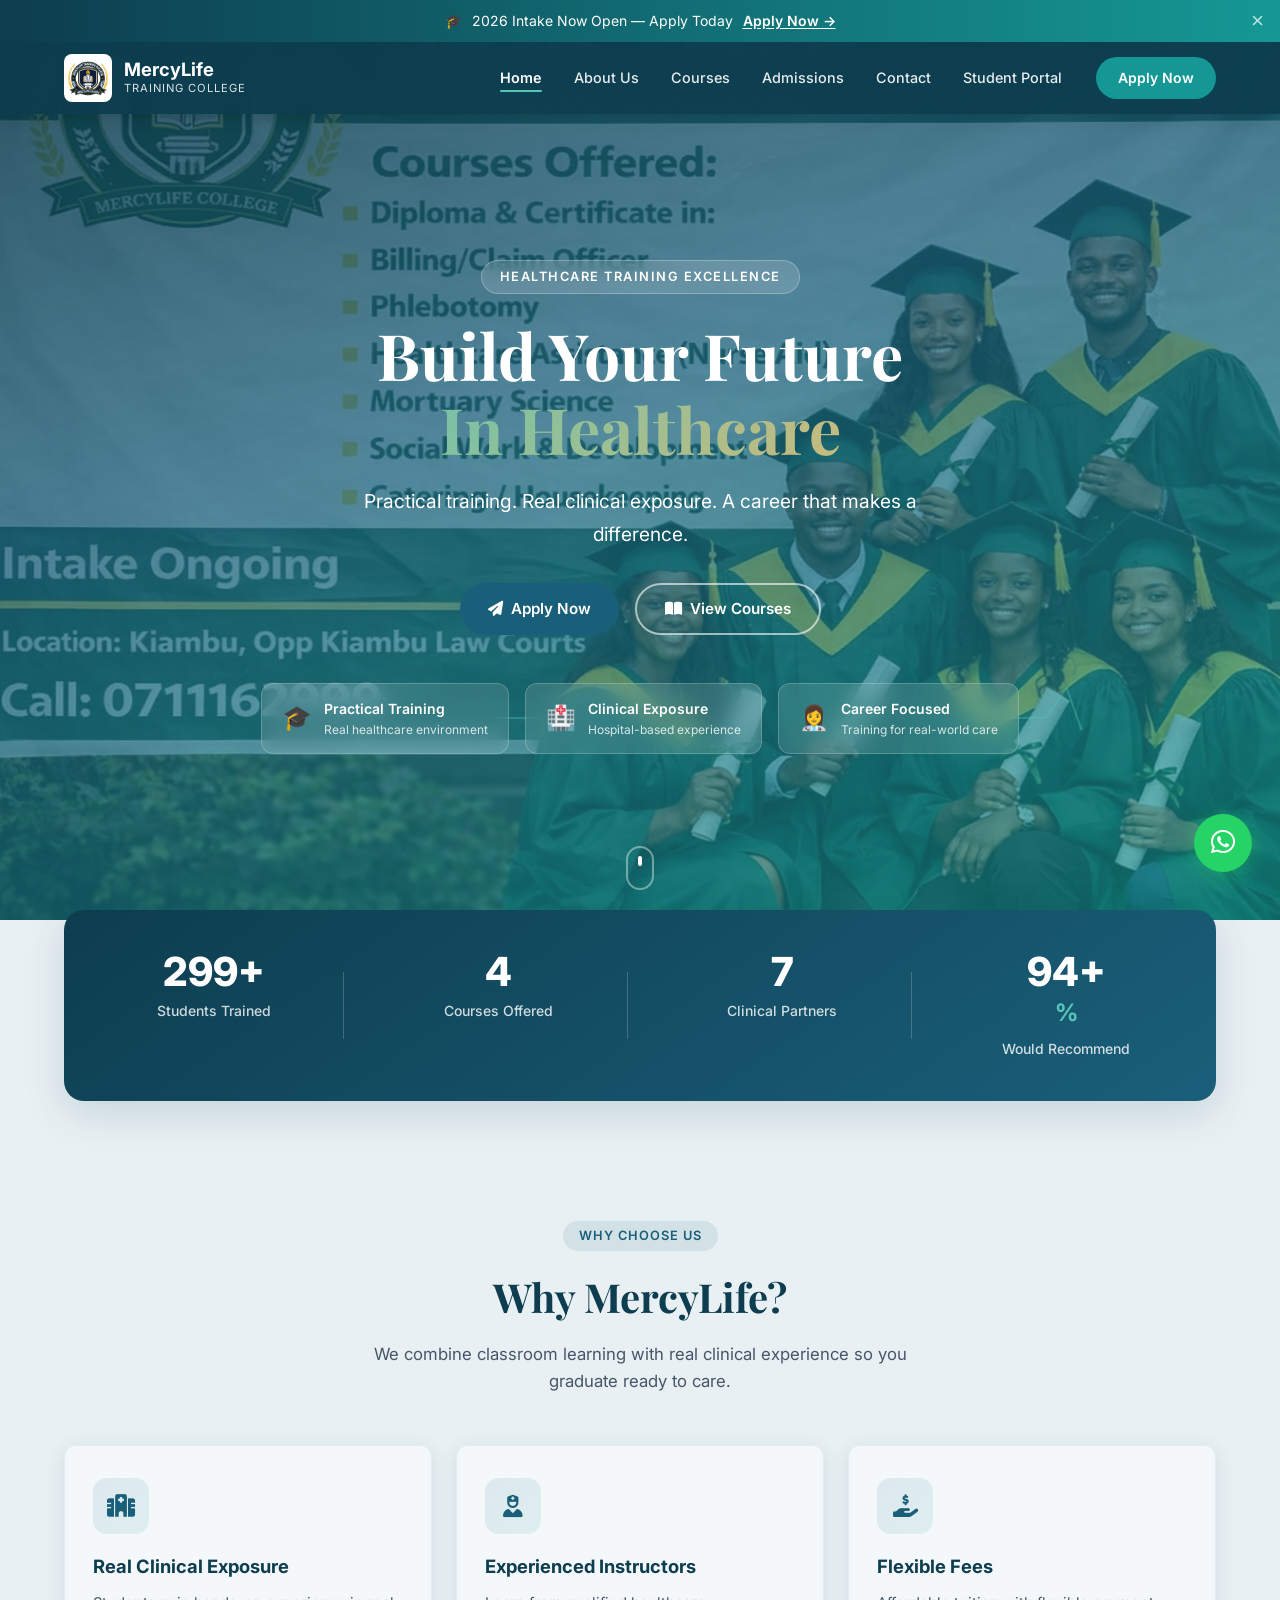
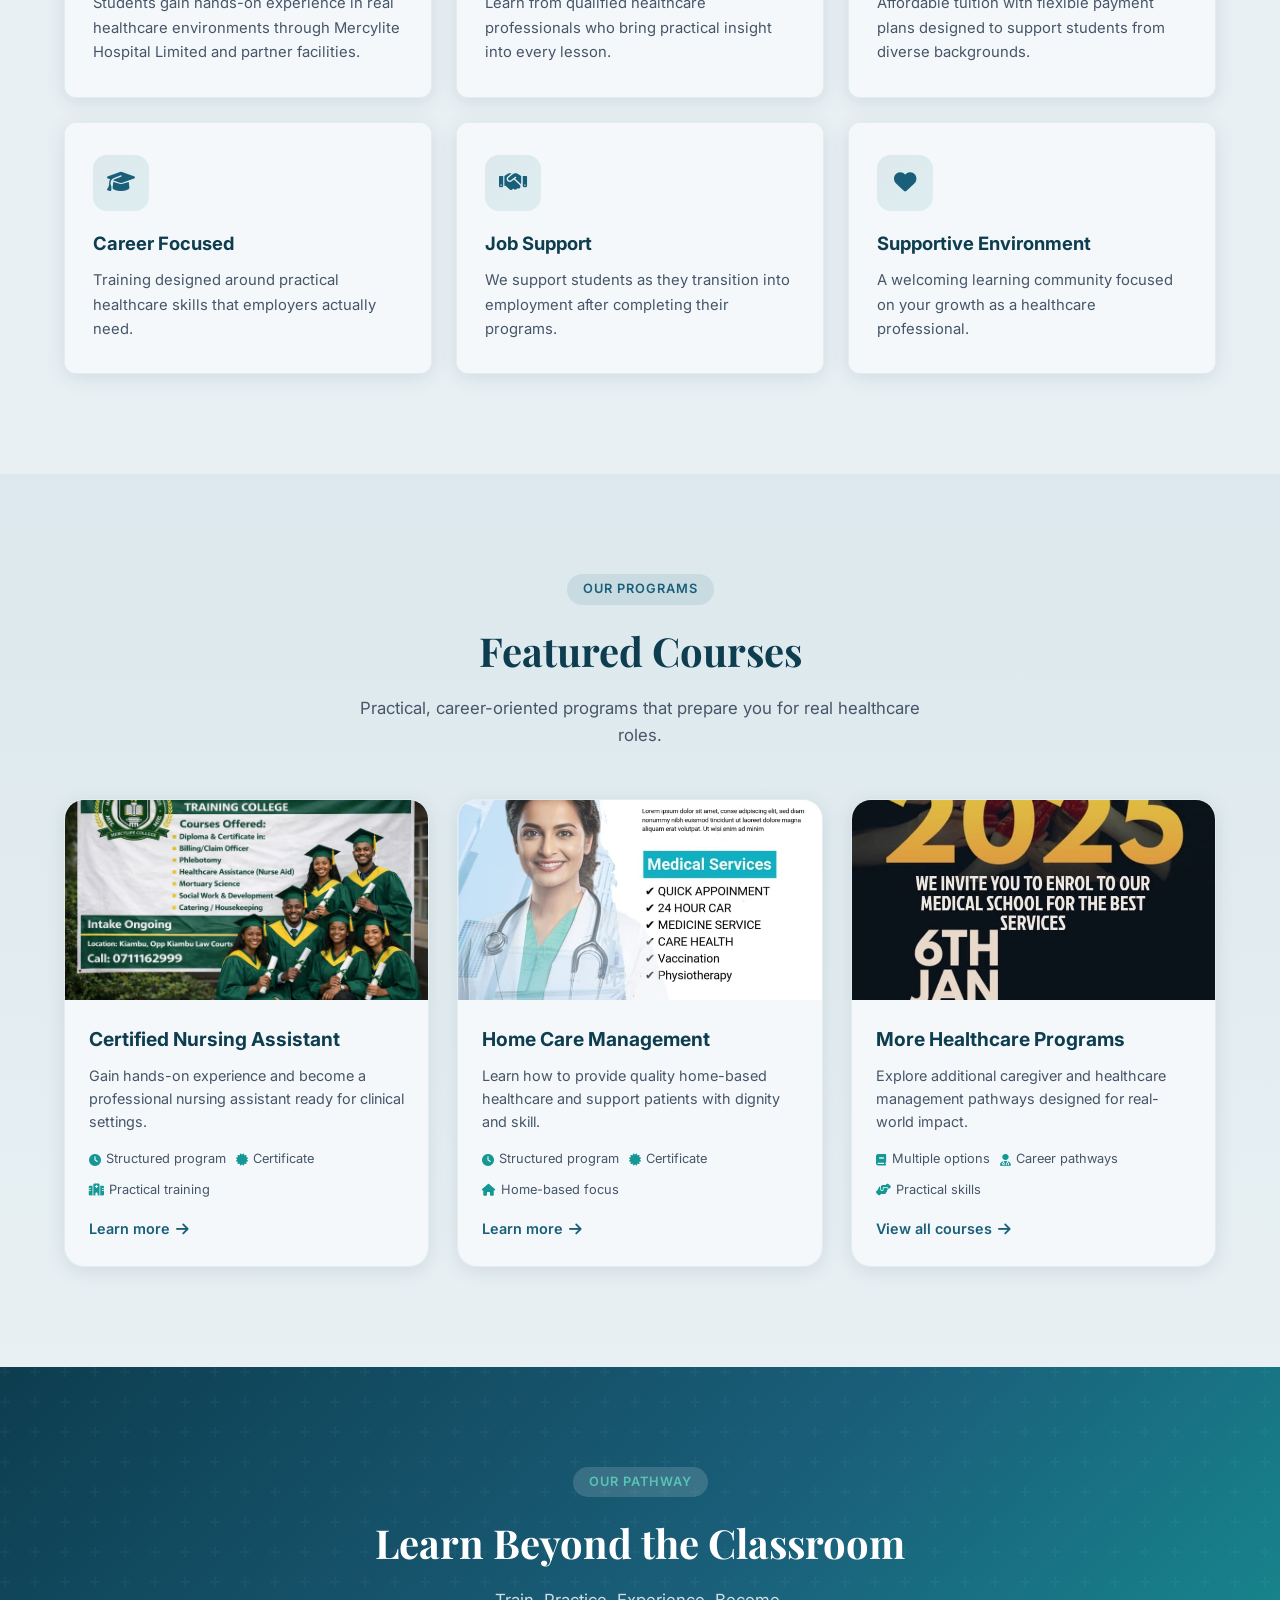
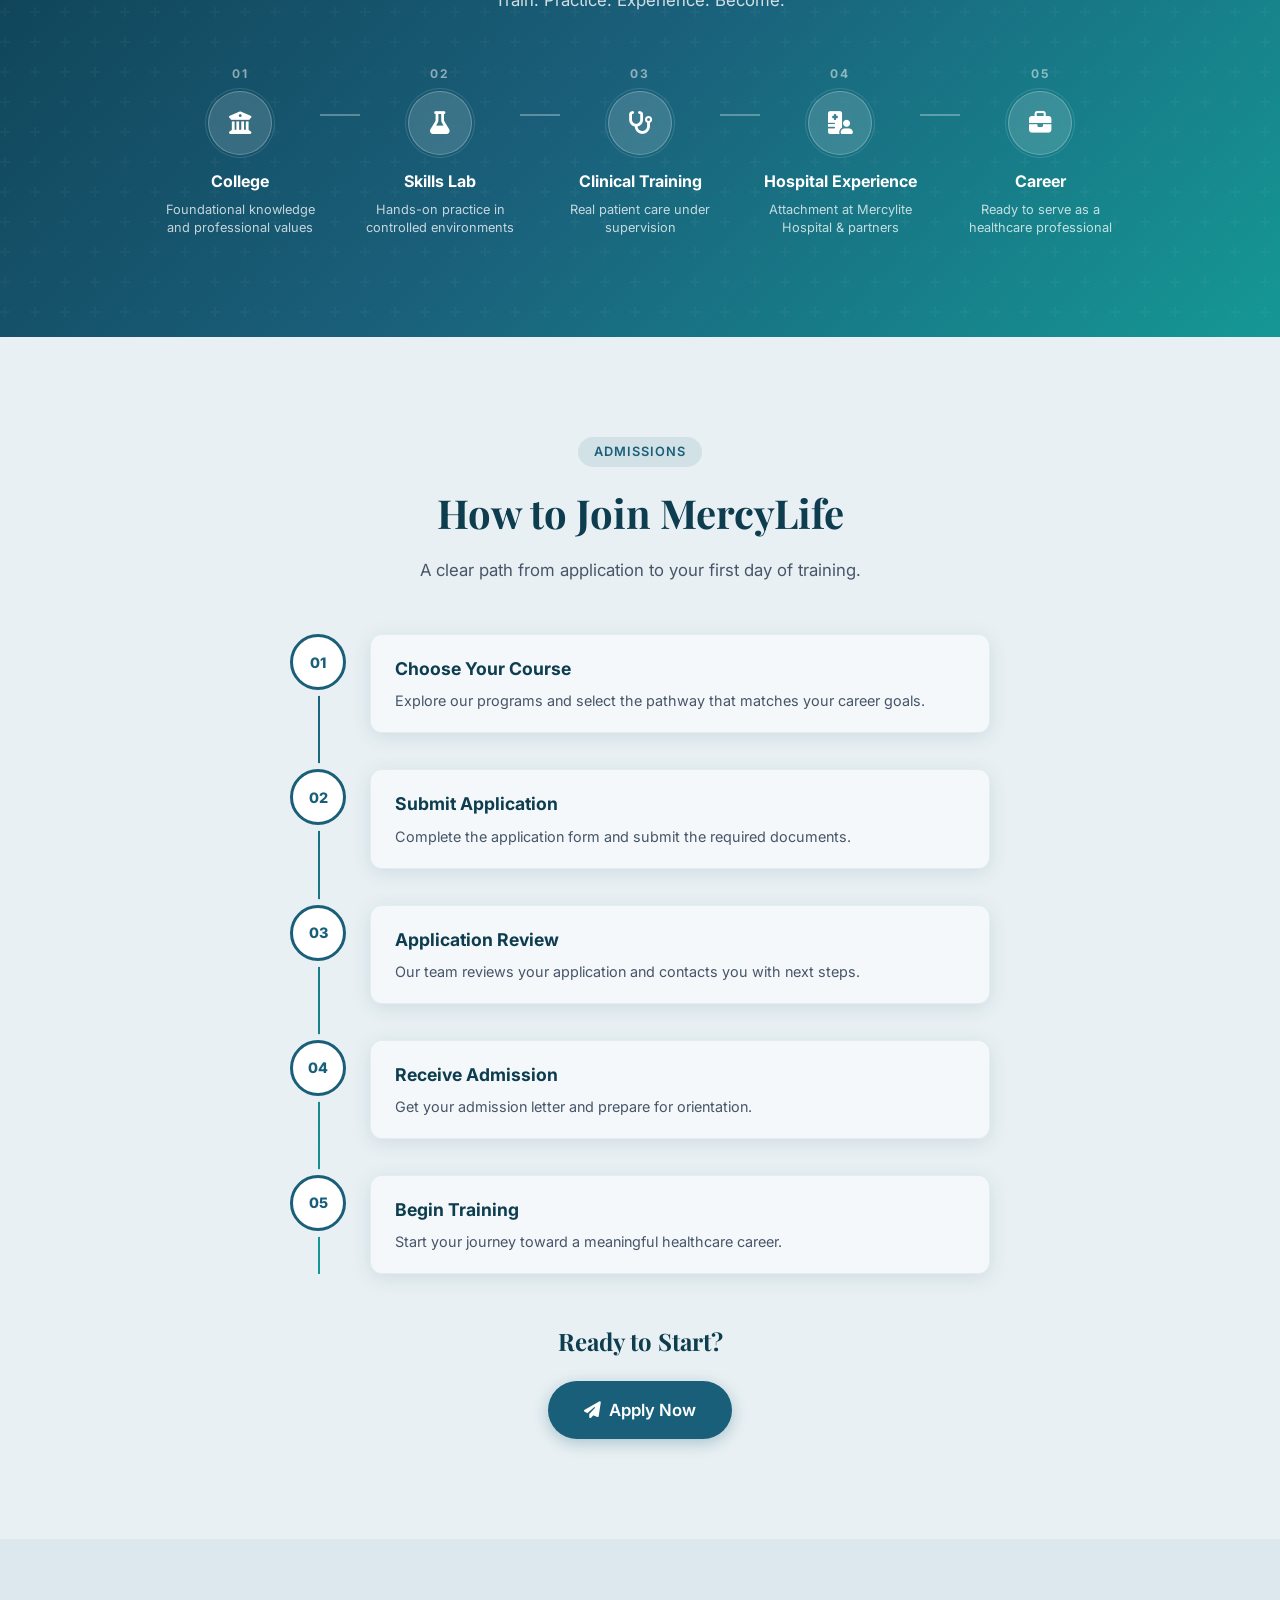
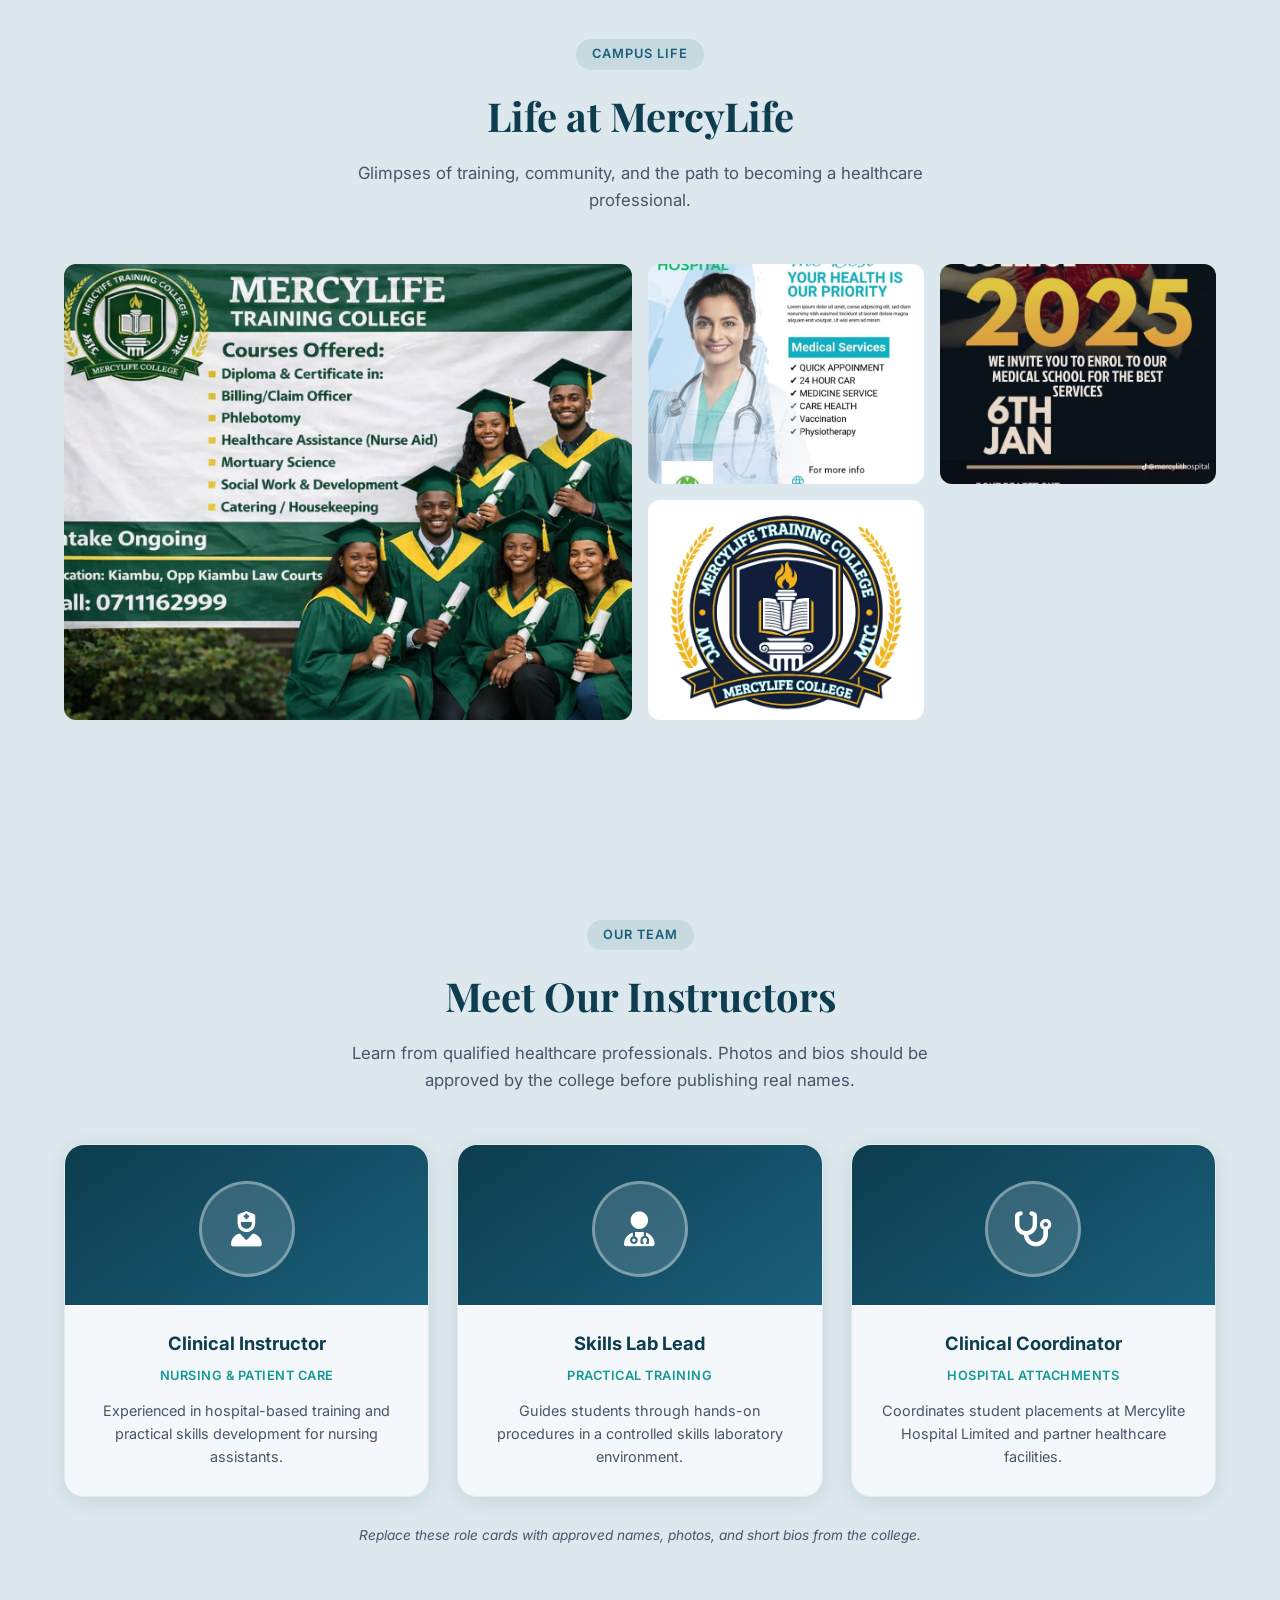
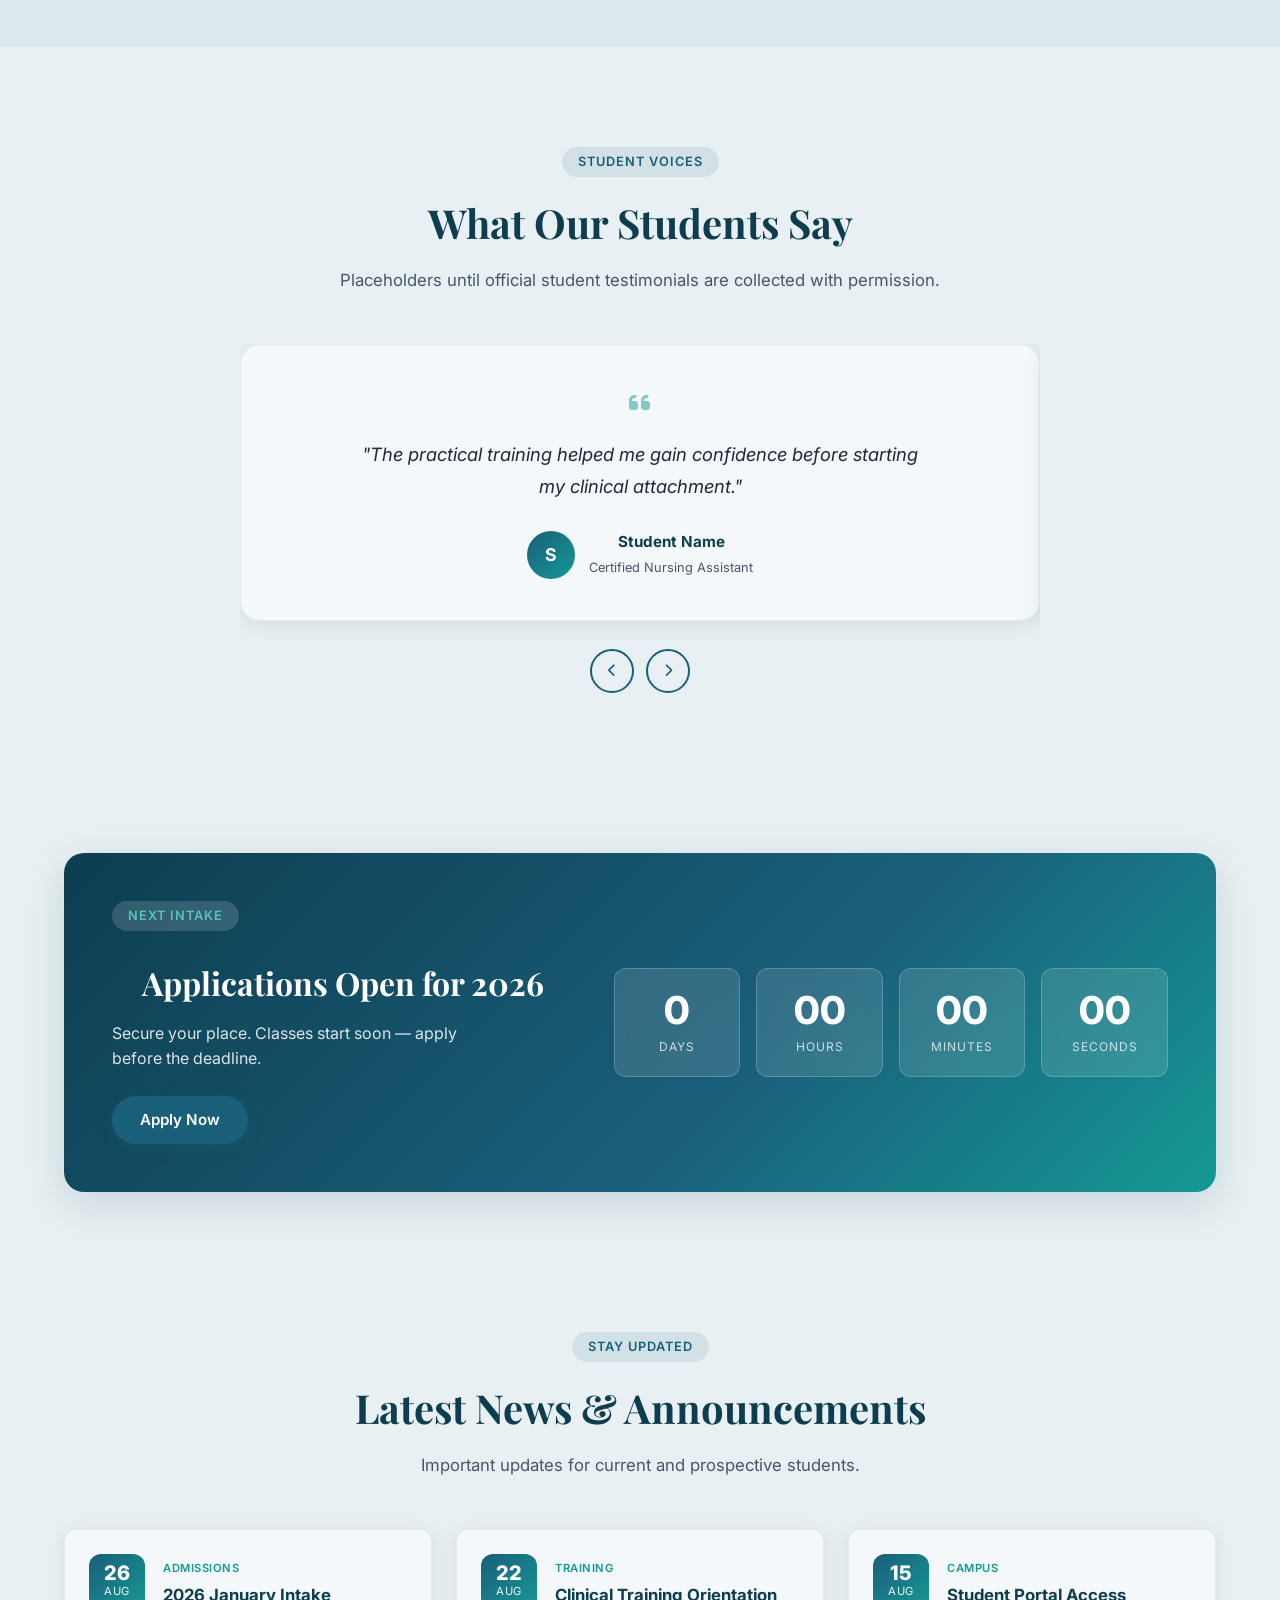
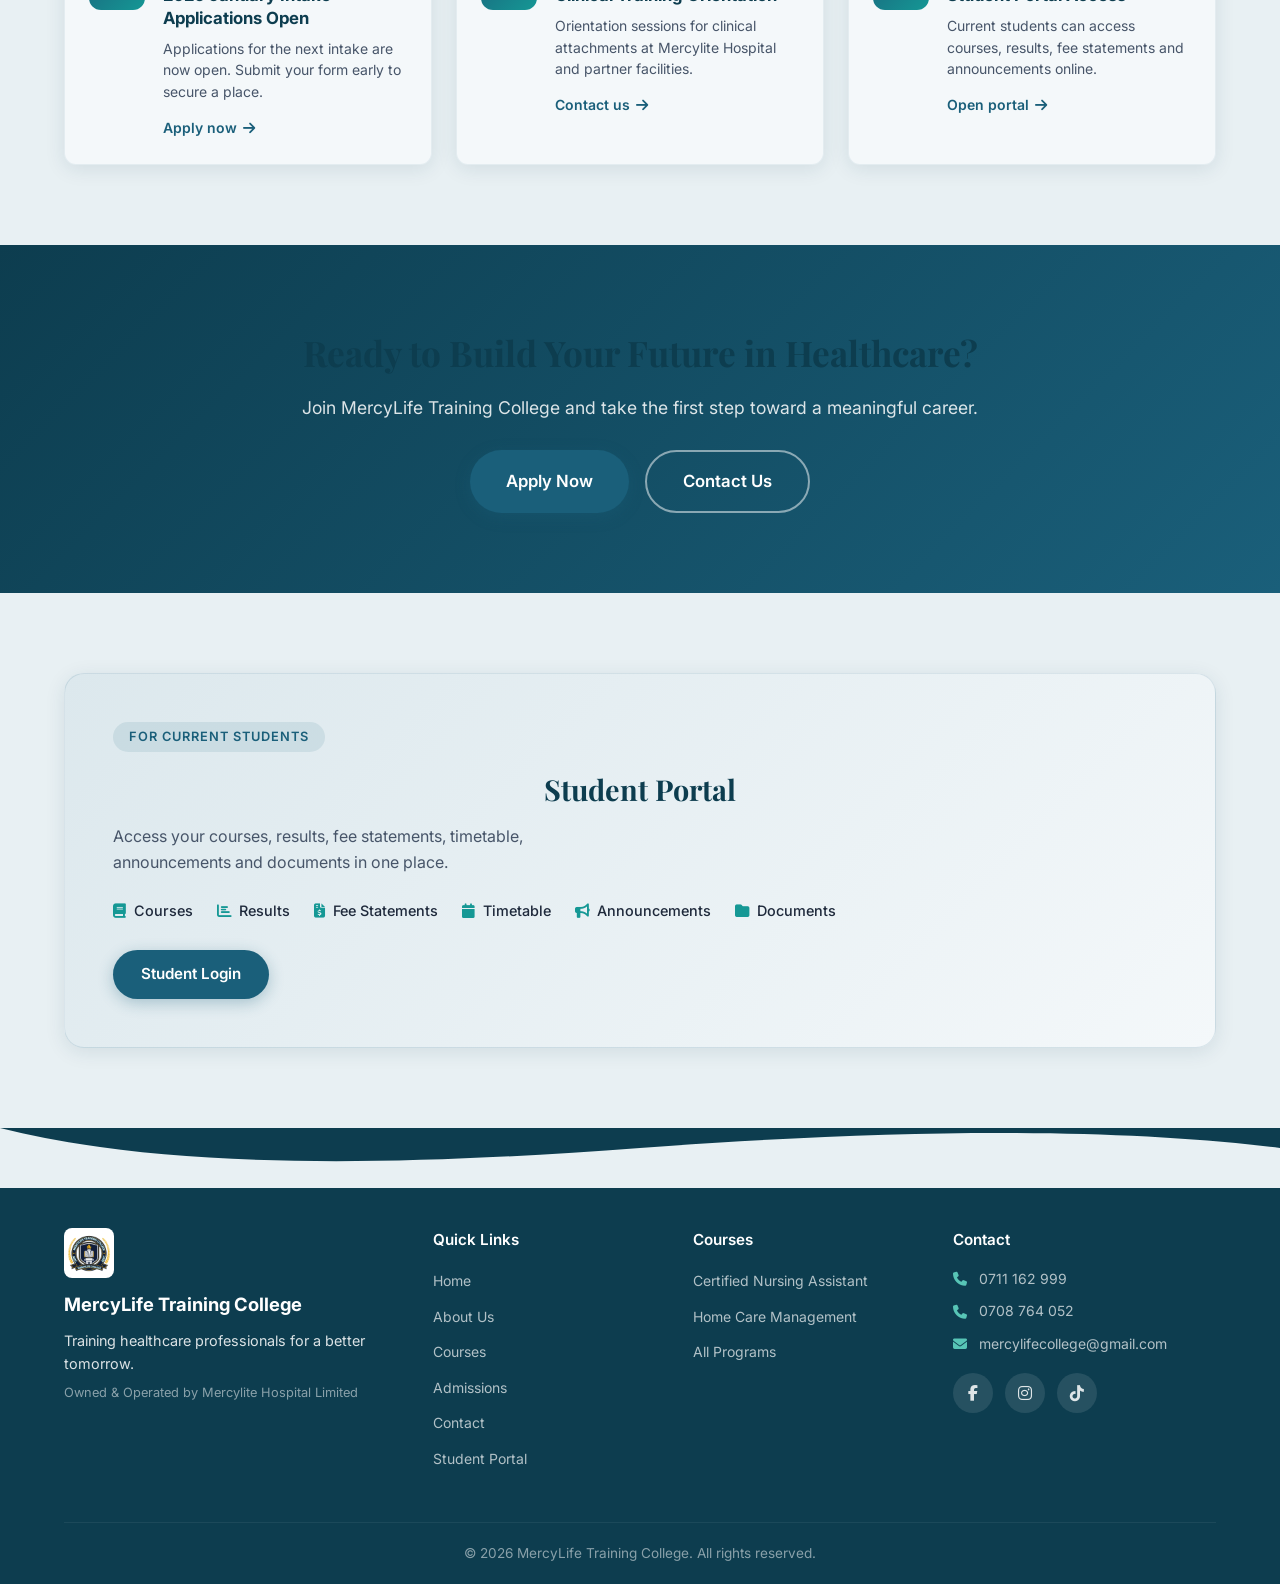
==== commit fc512061: "Add files via upload" ====
--- a/index.html
+++ b/index.html
@@ -22,8 +22,14 @@
     <link rel="stylesheet" href="https://cdnjs.cloudflare.com/ajax/libs/font-awesome/6.5.1/css/all.min.css">
     <link href="https://unpkg.com/aos@2.3.4/dist/aos.css" rel="stylesheet">
     <link rel="stylesheet" href="styles.css">
+    <link rel="manifest" href="manifest.json">
+    <meta name="theme-color" content="#0d3d4f">
+    <meta name="apple-mobile-web-app-capable" content="yes">
+    <meta name="apple-mobile-web-app-status-bar-style" content="black-translucent">
 </head>
 <body>
+    <div class="page-transition" id="pageTransition" aria-hidden="true"></div>
+
     <!-- Loading Screen -->
     <div id="loader">
         <div class="loader-content">
@@ -73,10 +79,15 @@
 
     <!-- Hero Section -->
     <section class="hero" id="hero">
-        <div class="hero-bg">
-            <img src="images/banner.jpg" alt="Healthcare students at MercyLife Training College" class="hero-image">
+        <div class="hero-bg" id="heroBg">
+            <img src="images/banner.jpg" alt="Healthcare students at MercyLife Training College" class="hero-image" id="heroImage">
             <div class="hero-overlay"></div>
             <div class="hero-particles" id="particles"></div>
+            <div class="ecg-line" aria-hidden="true">
+                <svg viewBox="0 0 1200 80" preserveAspectRatio="none">
+                    <path class="ecg-path" d="M0,40 L80,40 L100,40 L120,10 L140,70 L160,20 L180,60 L200,40 L280,40 L300,40 L320,10 L340,70 L360,20 L380,60 L400,40 L500,40 L520,40 L540,5 L560,75 L580,15 L600,65 L620,40 L720,40 L740,40 L760,10 L780,70 L800,20 L820,60 L840,40 L960,40 L980,40 L1000,10 L1020,70 L1040,20 L1060,60 L1080,40 L1200,40" fill="none"/>
+                </svg>
+            </div>
         </div>
         <div class="hero-content">
             <div class="hero-badge" data-aos="fade-down">Healthcare Training Excellence</div>
@@ -366,6 +377,51 @@
         </div>
     </section>
 
+
+    <!-- Meet Our Instructors -->
+    <section class="instructors" id="instructors">
+        <div class="container">
+            <div class="section-header" data-aos="fade-up">
+                <span class="section-tag">Our Team</span>
+                <h2>Meet Our Instructors</h2>
+                <p>Learn from qualified healthcare professionals. Photos and bios should be approved by the college before publishing real names.</p>
+            </div>
+            <div class="instructors-grid">
+                <article class="instructor-card" data-aos="fade-up">
+                    <div class="instructor-photo">
+                        <div class="instructor-avatar"><i class="fas fa-user-nurse"></i></div>
+                    </div>
+                    <div class="instructor-body">
+                        <h3>Clinical Instructor</h3>
+                        <span class="instructor-role">Nursing & Patient Care</span>
+                        <p>Experienced in hospital-based training and practical skills development for nursing assistants.</p>
+                    </div>
+                </article>
+                <article class="instructor-card" data-aos="fade-up" data-aos-delay="100">
+                    <div class="instructor-photo">
+                        <div class="instructor-avatar"><i class="fas fa-user-md"></i></div>
+                    </div>
+                    <div class="instructor-body">
+                        <h3>Skills Lab Lead</h3>
+                        <span class="instructor-role">Practical Training</span>
+                        <p>Guides students through hands-on procedures in a controlled skills laboratory environment.</p>
+                    </div>
+                </article>
+                <article class="instructor-card" data-aos="fade-up" data-aos-delay="200">
+                    <div class="instructor-photo">
+                        <div class="instructor-avatar"><i class="fas fa-stethoscope"></i></div>
+                    </div>
+                    <div class="instructor-body">
+                        <h3>Clinical Coordinator</h3>
+                        <span class="instructor-role">Hospital Attachments</span>
+                        <p>Coordinates student placements at Mercylite Hospital Limited and partner healthcare facilities.</p>
+                    </div>
+                </article>
+            </div>
+            <p class="instructors-note" data-aos="fade-up">Replace these role cards with approved names, photos, and short bios from the college.</p>
+        </div>
+    </section>
+
     <!-- Testimonials -->
     <section class="testimonials" id="testimonials">
         <div class="container">
@@ -405,6 +461,88 @@
                     <button class="testimonial-btn prev" id="prevTestimonial" aria-label="Previous"><i class="fas fa-chevron-left"></i></button>
                     <button class="testimonial-btn next" id="nextTestimonial" aria-label="Next"><i class="fas fa-chevron-right"></i></button>
                 </div>
+            </div>
+        </div>
+    </section>
+
+
+    <!-- Intake Countdown -->
+    <section class="countdown-section" id="intake">
+        <div class="container">
+            <div class="countdown-card" data-aos="fade-up">
+                <div class="countdown-info">
+                    <span class="section-tag">Next Intake</span>
+                    <h2>Applications Open for 2026</h2>
+                    <p>Secure your place. Classes start soon — apply before the deadline.</p>
+                    <a href="admissions.html" class="btn btn-primary">Apply Now</a>
+                </div>
+                <div class="countdown-timer" id="countdown">
+                    <div class="countdown-unit">
+                        <span class="countdown-value" id="cd-days">--</span>
+                        <span class="countdown-label">Days</span>
+                    </div>
+                    <div class="countdown-unit">
+                        <span class="countdown-value" id="cd-hours">--</span>
+                        <span class="countdown-label">Hours</span>
+                    </div>
+                    <div class="countdown-unit">
+                        <span class="countdown-value" id="cd-mins">--</span>
+                        <span class="countdown-label">Minutes</span>
+                    </div>
+                    <div class="countdown-unit">
+                        <span class="countdown-value" id="cd-secs">--</span>
+                        <span class="countdown-label">Seconds</span>
+                    </div>
+                </div>
+            </div>
+        </div>
+    </section>
+
+    <!-- Latest News / Announcements -->
+    <section class="news-section" id="news">
+        <div class="container">
+            <div class="section-header" data-aos="fade-up">
+                <span class="section-tag">Stay Updated</span>
+                <h2>Latest News & Announcements</h2>
+                <p>Important updates for current and prospective students.</p>
+            </div>
+            <div class="news-grid">
+                <article class="news-card" data-aos="fade-up">
+                    <div class="news-date">
+                        <span class="news-day">26</span>
+                        <span class="news-month">Aug</span>
+                    </div>
+                    <div class="news-body">
+                        <span class="news-badge">Admissions</span>
+                        <h3>2026 January Intake Applications Open</h3>
+                        <p>Applications for the next intake are now open. Submit your form early to secure a place.</p>
+                        <a href="admissions.html" class="news-link">Apply now <i class="fas fa-arrow-right"></i></a>
+                    </div>
+                </article>
+                <article class="news-card" data-aos="fade-up" data-aos-delay="100">
+                    <div class="news-date">
+                        <span class="news-day">22</span>
+                        <span class="news-month">Aug</span>
+                    </div>
+                    <div class="news-body">
+                        <span class="news-badge">Training</span>
+                        <h3>Clinical Training Orientation</h3>
+                        <p>Orientation sessions for clinical attachments at Mercylite Hospital and partner facilities.</p>
+                        <a href="contact.html" class="news-link">Contact us <i class="fas fa-arrow-right"></i></a>
+                    </div>
+                </article>
+                <article class="news-card" data-aos="fade-up" data-aos-delay="200">
+                    <div class="news-date">
+                        <span class="news-day">15</span>
+                        <span class="news-month">Aug</span>
+                    </div>
+                    <div class="news-body">
+                        <span class="news-badge">Campus</span>
+                        <h3>Student Portal Access</h3>
+                        <p>Current students can access courses, results, fee statements and announcements online.</p>
+                        <a href="student.html" class="news-link">Open portal <i class="fas fa-arrow-right"></i></a>
+                    </div>
+                </article>
             </div>
         </div>
     </section>
@@ -508,5 +646,12 @@
 
     <script src="https://unpkg.com/aos@2.3.4/dist/aos.js"></script>
     <script src="script.js"></script>
+    <script>
+    if ('serviceWorker' in navigator) {
+        window.addEventListener('load', () => {
+            navigator.serviceWorker.register('sw.js').catch(() => {});
+        });
+    }
+    </script>
 </body>
 </html>
--- a/styles.css
+++ b/styles.css
@@ -10,11 +10,13 @@
     --accent-light: #57c5b6;
     --gold: #e8b86d;
     --text: #1e293b;
-    --text-muted: #64748b;
-    --bg: #f8fafc;
+    --text-muted: #475569;
+    --bg: #e8f0f3;
+    --bg-soft: #dce8ed;
+    --card: #f4f8fa;
     --white: #ffffff;
-    --shadow: 0 4px 20px rgba(26, 95, 122, 0.08);
-    --shadow-lg: 0 12px 40px rgba(26, 95, 122, 0.12);
+    --shadow: 0 4px 20px rgba(13, 61, 79, 0.1);
+    --shadow-lg: 0 12px 40px rgba(13, 61, 79, 0.15);
     --radius: 12px;
     --radius-lg: 20px;
     --transition: 0.3s cubic-bezier(0.4, 0, 0.2, 1);
@@ -166,12 +168,14 @@
     height: var(--nav-height);
     z-index: 1000;
     transition: background 0.4s, box-shadow 0.4s, top 0.3s;
-    background: transparent;
+    background: rgba(13, 61, 79, 0.92);
+    backdrop-filter: blur(14px);
+    -webkit-backdrop-filter: blur(14px);
+    box-shadow: 0 2px 16px rgba(0,0,0,0.2);
 }
 .navbar.scrolled {
-    background: rgba(255, 255, 255, 0.97);
-    backdrop-filter: blur(12px);
-    box-shadow: 0 2px 20px rgba(0,0,0,0.08);
+    background: rgba(13, 61, 79, 0.97);
+    box-shadow: 0 4px 24px rgba(0,0,0,0.25);
 }
 .navbar.announcement-hidden {
     top: 0;
@@ -202,19 +206,20 @@
 .brand-name {
     font-weight: 700;
     font-size: 1.15rem;
-    color: white;
+    color: #ffffff;
     transition: color 0.3s;
     line-height: 1.2;
 }
 .brand-sub {
     font-size: 0.7rem;
-    color: rgba(255,255,255,0.8);
+    color: rgba(255,255,255,0.85);
     letter-spacing: 1px;
     text-transform: uppercase;
     transition: color 0.3s;
 }
-.navbar.scrolled .brand-name { color: var(--primary); }
-.navbar.scrolled .brand-sub { color: var(--text-muted); }
+/* Keep brand light on dark navbar always */
+.navbar.scrolled .brand-name { color: #ffffff; }
+.navbar.scrolled .brand-sub { color: rgba(255,255,255,0.85); }
 
 .nav-menu {
     display: flex;
@@ -234,7 +239,7 @@
     position: relative;
     transition: color 0.3s;
 }
-.navbar.scrolled .nav-link { color: var(--text); }
+.navbar.scrolled .nav-link { color: rgba(255,255,255,0.9); }
 .nav-link::after {
     content: '';
     position: absolute;
@@ -247,12 +252,12 @@
     transition: transform 0.3s;
     border-radius: 1px;
 }
-.navbar.scrolled .nav-link::after { background: var(--primary); }
+.navbar.scrolled .nav-link::after { background: var(--accent-light); }
 .nav-link:hover::after,
 .nav-link.active::after { transform: scaleX(1); }
-.nav-link:hover { color: white; }
-.navbar.scrolled .nav-link:hover { color: var(--primary); }
-.nav-link.active { font-weight: 600; }
+.nav-link:hover { color: #ffffff; }
+.navbar.scrolled .nav-link:hover { color: #ffffff; }
+.nav-link.active { font-weight: 600; color: #ffffff; }
 
 .nav-cta {
     margin-left: 12px;
@@ -270,10 +275,10 @@
     box-shadow: 0 4px 15px rgba(21, 152, 149, 0.35);
 }
 .navbar.scrolled .nav-cta {
-    background: var(--primary);
+    background: var(--accent);
 }
 .navbar.scrolled .nav-cta:hover {
-    background: var(--primary-light);
+    background: var(--accent-light);
 }
 
 /* Mobile toggle */
@@ -291,11 +296,11 @@
     display: block;
     width: 24px;
     height: 2px;
-    background: white;
+    background: #ffffff;
     border-radius: 2px;
     transition: 0.3s;
 }
-.navbar.scrolled .nav-toggle span { background: var(--primary); }
+.navbar.scrolled .nav-toggle span { background: #ffffff; }
 .nav-toggle.active span:nth-child(1) { transform: rotate(45deg) translate(5px, 5px); }
 .nav-toggle.active span:nth-child(2) { opacity: 0; }
 .nav-toggle.active span:nth-child(3) { transform: rotate(-45deg) translate(5px, -5px); }
@@ -529,9 +534,9 @@
 
 /* ========== STATS ========== */
 .stats {
-    background: var(--white);
-    padding: 60px 0;
-    margin-top: -40px;
+    background: transparent;
+    padding: 40px 0 20px;
+    margin-top: -50px;
     position: relative;
     z-index: 3;
 }
@@ -539,10 +544,11 @@
     display: grid;
     grid-template-columns: repeat(4, 1fr);
     gap: 24px;
-    background: var(--white);
+    background: linear-gradient(145deg, #0d3d4f 0%, #1a5f7a 100%);
     border-radius: var(--radius-lg);
     box-shadow: var(--shadow-lg);
     padding: 40px 20px;
+    color: white;
 }
 .stat-item {
     text-align: center;
@@ -560,20 +566,23 @@
 .stat-number {
     font-size: 2.5rem;
     font-weight: 800;
-    color: var(--primary);
+    color: #ffffff;
     line-height: 1.1;
     display: inline;
 }
 .stat-suffix {
     font-size: 1.5rem;
     font-weight: 700;
-    color: var(--primary);
+    color: var(--accent-light);
 }
 .stat-label {
     font-size: 0.875rem;
-    color: var(--text-muted);
+    color: rgba(255,255,255,0.8);
     margin-top: 6px;
     font-weight: 500;
+}
+.stat-item:not(:last-child)::after {
+    background: rgba(255,255,255,0.2) !important;
 }
 
 /* ========== SECTION COMMON ========== */
@@ -622,12 +631,12 @@
     gap: 24px;
 }
 .why-card {
-    background: var(--white);
+    background: var(--card);
     padding: 32px 28px;
     border-radius: var(--radius);
     box-shadow: var(--shadow);
     transition: transform 0.3s, box-shadow 0.3s;
-    border: 1px solid transparent;
+    border: 1px solid rgba(26, 95, 122, 0.08);
 }
 .why-card:hover {
     transform: translateY(-6px);
@@ -660,7 +669,7 @@
 /* ========== COURSES ========== */
 .courses-section {
     padding: 100px 0;
-    background: linear-gradient(180deg, #f0f7fa 0%, var(--bg) 100%);
+    background: linear-gradient(180deg, var(--bg-soft) 0%, var(--bg) 100%);
 }
 .courses-grid {
     display: grid;
@@ -668,11 +677,12 @@
     gap: 28px;
 }
 .course-card {
-    background: var(--white);
+    background: var(--card);
     border-radius: var(--radius-lg);
     overflow: hidden;
     box-shadow: var(--shadow);
     transition: transform 0.4s, box-shadow 0.4s;
+    border: 1px solid rgba(26, 95, 122, 0.08);
 }
 .course-card:hover {
     transform: translateY(-8px);
@@ -853,11 +863,12 @@
     box-shadow: 0 0 0 6px var(--bg);
 }
 .timeline-content {
-    background: var(--white);
+    background: var(--card);
     padding: 20px 24px;
     border-radius: var(--radius);
     box-shadow: var(--shadow);
     flex: 1;
+    border: 1px solid rgba(26, 95, 122, 0.08);
 }
 .timeline-content h3 {
     font-size: 1.1rem;
@@ -882,7 +893,7 @@
 /* ========== GALLERY ========== */
 .gallery {
     padding: 100px 0;
-    background: #f0f7fa;
+    background: var(--bg-soft);
 }
 .gallery-grid {
     display: grid;
@@ -940,11 +951,12 @@
 }
 .testimonial-card {
     min-width: 100%;
-    background: var(--white);
+    background: var(--card);
     padding: 40px;
     border-radius: var(--radius-lg);
     box-shadow: var(--shadow);
     text-align: center;
+    border: 1px solid rgba(26, 95, 122, 0.08);
 }
 .quote-icon {
     font-size: 1.5rem;
@@ -1042,11 +1054,11 @@
     padding: 80px 0;
 }
 .portal-card {
-    background: linear-gradient(135deg, #f0f7fa, white);
+    background: linear-gradient(135deg, var(--bg-soft), var(--card));
     border-radius: var(--radius-lg);
     padding: 48px;
     box-shadow: var(--shadow);
-    border: 1px solid rgba(26, 95, 122, 0.08);
+    border: 1px solid rgba(26, 95, 122, 0.12);
 }
 .portal-info h2 {
     font-family: 'Playfair Display', serif;
@@ -1287,9 +1299,11 @@
     .nav-link {
         color: var(--text) !important;
         padding: 14px 0;
-        border-bottom: 1px solid #f1f5f9;
+        border-bottom: 1px solid #e2e8f0;
         font-size: 1rem;
     }
+    .nav-link:hover { color: var(--primary) !important; }
+    .nav-link.active { color: var(--primary) !important; }
     .nav-link::after { display: none; }
     .nav-cta {
         margin: 24px 0 0;
@@ -1374,14 +1388,16 @@
 }
 
 /* Style old sections better */
-section {
+/* Generic card-style sections (subpages / legacy) */
+section:not(.hero):not(.stats):not(.why-us):not(.courses-section):not(.journey):not(.admissions-timeline):not(.gallery):not(.testimonials):not(.cta-banner):not(.portal-teaser):not(.countdown-section):not(.news-section):not(.apply-section):not(.instructors) {
     width: 90%;
     max-width: 1000px;
     margin: 40px auto;
     padding: 32px;
-    background: white;
+    background: var(--card);
     box-shadow: var(--shadow);
     border-radius: var(--radius);
+    border: 1px solid rgba(26, 95, 122, 0.06);
 }
 
 section h2 {
@@ -1400,18 +1416,17 @@
     box-shadow: var(--shadow-lg);
 }
 
-/* Subpages: solid navbar and content spacing */
+/* Subpages: keep dark glass navbar */
 .navbar.scrolled {
-    background: rgba(255, 255, 255, 0.97);
-    backdrop-filter: blur(12px);
-    box-shadow: 0 2px 20px rgba(0,0,0,0.08);
-}
-.navbar.scrolled .brand-name { color: var(--primary); }
-.navbar.scrolled .brand-sub { color: var(--text-muted); }
-.navbar.scrolled .nav-link { color: var(--text); }
-.navbar.scrolled .nav-link::after { background: var(--primary); }
-.navbar.scrolled .nav-cta { background: var(--primary); }
-.navbar.scrolled .nav-toggle span { background: var(--primary); }
+    background: rgba(13, 61, 79, 0.97);
+    box-shadow: 0 4px 24px rgba(0,0,0,0.25);
+}
+.navbar.scrolled .brand-name { color: #ffffff; }
+.navbar.scrolled .brand-sub { color: rgba(255,255,255,0.85); }
+.navbar.scrolled .nav-link { color: rgba(255,255,255,0.9); }
+.navbar.scrolled .nav-link::after { background: var(--accent-light); }
+.navbar.scrolled .nav-cta { background: var(--accent); }
+.navbar.scrolled .nav-toggle span { background: #ffffff; }
 
 /* Content offset for fixed nav on pages without full hero */
 main, .page-main, body > section:first-of-type,
@@ -1419,3 +1434,504 @@
 body > div.slideshow-container {
     margin-top: 20px;
 }
+
+/* ========== COUNTDOWN (Phase 2) ========== */
+.countdown-section {
+    padding: 60px 0;
+    width: 100% !important;
+    max-width: none !important;
+    margin: 0 !important;
+    background: transparent !important;
+    box-shadow: none !important;
+    border: none !important;
+}
+.countdown-card {
+    display: grid;
+    grid-template-columns: 1fr 1.2fr;
+    gap: 40px;
+    align-items: center;
+    background: linear-gradient(135deg, var(--primary-dark) 0%, var(--primary) 60%, var(--accent) 100%);
+    border-radius: var(--radius-lg);
+    padding: 48px;
+    color: white;
+    box-shadow: var(--shadow-lg);
+}
+.countdown-info .section-tag {
+    background: rgba(255,255,255,0.15);
+    color: var(--accent-light);
+}
+.countdown-info h2 {
+    font-family: 'Playfair Display', serif;
+    font-size: clamp(1.5rem, 3vw, 2rem);
+    color: white;
+    margin: 12px 0;
+}
+.countdown-info p {
+    opacity: 0.85;
+    margin-bottom: 24px;
+    max-width: 360px;
+}
+.countdown-timer {
+    display: grid;
+    grid-template-columns: repeat(4, 1fr);
+    gap: 16px;
+}
+.countdown-unit {
+    background: rgba(255,255,255,0.12);
+    backdrop-filter: blur(8px);
+    border: 1px solid rgba(255,255,255,0.2);
+    border-radius: var(--radius);
+    padding: 20px 12px;
+    text-align: center;
+}
+.countdown-value {
+    display: block;
+    font-size: clamp(1.6rem, 4vw, 2.4rem);
+    font-weight: 800;
+    line-height: 1.1;
+    color: #ffffff;
+}
+.countdown-label {
+    display: block;
+    font-size: 0.75rem;
+    text-transform: uppercase;
+    letter-spacing: 1px;
+    opacity: 0.75;
+    margin-top: 6px;
+}
+
+/* ========== NEWS (Phase 2) ========== */
+.news-section {
+    padding: 80px 0;
+    width: 100% !important;
+    max-width: none !important;
+    margin: 0 !important;
+    background: var(--bg) !important;
+    box-shadow: none !important;
+    border: none !important;
+}
+.news-grid {
+    display: grid;
+    grid-template-columns: repeat(3, 1fr);
+    gap: 24px;
+}
+.news-card {
+    display: flex;
+    gap: 18px;
+    background: var(--card);
+    border-radius: var(--radius);
+    padding: 24px;
+    box-shadow: var(--shadow);
+    border: 1px solid rgba(26, 95, 122, 0.08);
+    transition: transform 0.3s, box-shadow 0.3s;
+}
+.news-card:hover {
+    transform: translateY(-4px);
+    box-shadow: var(--shadow-lg);
+}
+.news-date {
+    flex-shrink: 0;
+    width: 56px;
+    height: 56px;
+    background: linear-gradient(135deg, var(--primary), var(--accent));
+    border-radius: 12px;
+    display: flex;
+    flex-direction: column;
+    align-items: center;
+    justify-content: center;
+    color: white;
+}
+.news-day {
+    font-size: 1.25rem;
+    font-weight: 800;
+    line-height: 1;
+}
+.news-month {
+    font-size: 0.7rem;
+    text-transform: uppercase;
+    letter-spacing: 0.5px;
+    opacity: 0.9;
+}
+.news-badge {
+    display: inline-block;
+    font-size: 0.7rem;
+    font-weight: 600;
+    text-transform: uppercase;
+    letter-spacing: 0.5px;
+    color: var(--accent);
+    margin-bottom: 6px;
+}
+.news-body h3 {
+    font-size: 1.05rem;
+    color: var(--primary-dark);
+    margin-bottom: 8px;
+    line-height: 1.35;
+}
+.news-body p {
+    font-size: 0.875rem;
+    color: var(--text-muted);
+    margin-bottom: 12px;
+    line-height: 1.55;
+}
+.news-link {
+    font-size: 0.875rem;
+    font-weight: 600;
+    color: var(--primary);
+    display: inline-flex;
+    align-items: center;
+    gap: 6px;
+    transition: gap 0.3s;
+}
+.news-link:hover { gap: 10px; }
+
+/* ========== APPLICATION FORM (Phase 2) ========== */
+.apply-section {
+    padding: 60px 0 80px;
+    width: 100% !important;
+    max-width: none !important;
+    margin: 0 !important;
+    background: transparent !important;
+    box-shadow: none !important;
+    border: none !important;
+}
+.apply-layout {
+    display: grid;
+    grid-template-columns: 1fr 1.1fr;
+    gap: 40px;
+    align-items: start;
+}
+.apply-info h2 {
+    font-family: 'Playfair Display', serif;
+    color: var(--primary-dark);
+    margin-bottom: 12px;
+}
+.apply-info p {
+    color: var(--text-muted);
+    margin-bottom: 20px;
+}
+.apply-list {
+    margin-bottom: 24px;
+}
+.apply-list li {
+    display: flex;
+    align-items: flex-start;
+    gap: 10px;
+    margin-bottom: 12px;
+    font-size: 0.95rem;
+    color: var(--text);
+}
+.apply-list i {
+    color: var(--accent);
+    margin-top: 3px;
+}
+.apply-form-card {
+    background: var(--card);
+    border-radius: var(--radius-lg);
+    padding: 32px;
+    box-shadow: var(--shadow-lg);
+    border: 1px solid rgba(26, 95, 122, 0.1);
+}
+.apply-form-card h3 {
+    font-size: 1.2rem;
+    color: var(--primary-dark);
+    margin-bottom: 20px;
+}
+.form-row {
+    display: grid;
+    grid-template-columns: 1fr 1fr;
+    gap: 16px;
+}
+.form-group {
+    margin-bottom: 16px;
+}
+.form-group label {
+    display: block;
+    font-size: 0.85rem;
+    font-weight: 600;
+    color: var(--text);
+    margin-bottom: 6px;
+}
+.form-group input,
+.form-group select,
+.form-group textarea {
+    width: 100%;
+    padding: 12px 14px;
+    border: 1px solid #cbd5e1;
+    border-radius: 8px;
+    font-size: 0.95rem;
+    font-family: inherit;
+    background: #fff;
+    color: var(--text);
+    transition: border-color 0.2s, box-shadow 0.2s;
+}
+.form-group input:focus,
+.form-group select:focus,
+.form-group textarea:focus {
+    outline: none;
+    border-color: var(--primary);
+    box-shadow: 0 0 0 3px rgba(26, 95, 122, 0.15);
+}
+.form-group textarea { min-height: 100px; resize: vertical; }
+.form-note {
+    font-size: 0.8rem;
+    color: var(--text-muted);
+    margin-top: 12px;
+}
+.form-success {
+    display: none;
+    background: #d1fae5;
+    color: #065f46;
+    padding: 14px;
+    border-radius: 8px;
+    margin-bottom: 16px;
+    font-weight: 500;
+}
+.form-success.show { display: block; }
+
+/* ========== CONTACT ENHANCEMENTS ========== */
+.contact-grid {
+    display: grid;
+    grid-template-columns: 1fr 1.2fr;
+    gap: 32px;
+}
+.contact-card-info {
+    background: linear-gradient(145deg, var(--primary-dark), var(--primary));
+    color: white;
+    border-radius: var(--radius-lg);
+    padding: 36px;
+}
+.contact-card-info h3 {
+    font-family: 'Playfair Display', serif;
+    font-size: 1.4rem;
+    margin-bottom: 16px;
+}
+.contact-card-info p {
+    opacity: 0.85;
+    margin-bottom: 24px;
+}
+.contact-detail {
+    display: flex;
+    align-items: center;
+    gap: 14px;
+    margin-bottom: 18px;
+    font-size: 0.95rem;
+}
+.contact-detail i {
+    width: 40px;
+    height: 40px;
+    background: rgba(255,255,255,0.15);
+    border-radius: 50%;
+    display: flex;
+    align-items: center;
+    justify-content: center;
+    color: var(--accent-light);
+}
+.contact-detail a { color: white; }
+.contact-detail a:hover { text-decoration: underline; }
+
+/* ========== RESPONSIVE STRENGTHENING ========== */
+@media (max-width: 1024px) {
+    .countdown-card { grid-template-columns: 1fr; text-align: center; }
+    .countdown-info p { margin-left: auto; margin-right: auto; }
+    .news-grid { grid-template-columns: 1fr 1fr; }
+    .apply-layout { grid-template-columns: 1fr; }
+    .contact-grid { grid-template-columns: 1fr; }
+}
+
+@media (max-width: 768px) {
+    .countdown-card { padding: 28px 20px; }
+    .countdown-timer { grid-template-columns: repeat(2, 1fr); gap: 12px; }
+    .news-grid { grid-template-columns: 1fr; }
+    .form-row { grid-template-columns: 1fr; }
+    .apply-form-card { padding: 24px 18px; }
+    .hero-content { padding: 24px 16px 70px; }
+    .container { padding: 0 16px; }
+    .why-us, .courses-section, .journey, .admissions-timeline,
+    .gallery, .testimonials, .portal-teaser, .news-section {
+        padding-left: 0;
+        padding-right: 0;
+    }
+    section.why-us, section.courses-section, section.journey,
+    section.admissions-timeline, section.gallery, section.testimonials,
+    section.portal-teaser, section.news-section, section.countdown-section,
+    section.cta-banner, section.stats {
+        width: 100% !important;
+        max-width: none !important;
+        margin-left: 0 !important;
+        margin-right: 0 !important;
+        border-radius: 0 !important;
+        border: none !important;
+    }
+}
+
+@media (max-width: 480px) {
+    .countdown-value { font-size: 1.5rem; }
+    .countdown-unit { padding: 14px 8px; }
+    .nav-logo { height: 40px; }
+    .brand-name { font-size: 1rem; }
+    .hero-badge { font-size: 0.7rem; padding: 5px 12px; }
+    .stats-grid { padding: 24px 12px; gap: 12px; }
+    .stat-number { font-size: 1.6rem; }
+    .stat-label { font-size: 0.75rem; }
+}
+
+/* Prevent horizontal overflow on all screens */
+html, body { max-width: 100vw; overflow-x: hidden; }
+img, video, iframe { max-width: 100%; height: auto; }
+
+/* ========== PHASE 3: ECG LINE ========== */
+.ecg-line {
+    position: absolute;
+    bottom: 18%;
+    left: 0;
+    right: 0;
+    height: 80px;
+    z-index: 1;
+    pointer-events: none;
+    opacity: 0.35;
+}
+.ecg-line svg {
+    width: 100%;
+    height: 100%;
+}
+.ecg-path {
+    stroke: var(--accent-light);
+    stroke-width: 2;
+    stroke-linecap: round;
+    stroke-linejoin: round;
+    fill: none;
+    stroke-dasharray: 400;
+    stroke-dashoffset: 400;
+    animation: ecg-draw 3s linear infinite;
+}
+@keyframes ecg-draw {
+    0% { stroke-dashoffset: 400; }
+    50% { stroke-dashoffset: 0; }
+    100% { stroke-dashoffset: -400; }
+}
+
+/* ========== PHASE 3: PARALLAX HERO ========== */
+.hero-bg .hero-image {
+    will-change: transform;
+    transform: scale(1.05);
+    transition: transform 0.1s linear;
+}
+
+/* ========== PHASE 3: PAGE TRANSITION ========== */
+.page-transition {
+    position: fixed;
+    inset: 0;
+    background: linear-gradient(135deg, var(--primary-dark), var(--primary));
+    z-index: 10000;
+    pointer-events: none;
+    opacity: 0;
+    visibility: hidden;
+    transition: opacity 0.35s ease, visibility 0.35s;
+}
+.page-transition.active {
+    opacity: 1;
+    visibility: visible;
+}
+
+/* ========== PHASE 3: INSTRUCTORS ========== */
+.instructors {
+    padding: 100px 0;
+    width: 100% !important;
+    max-width: none !important;
+    margin: 0 !important;
+    background: var(--bg-soft) !important;
+    box-shadow: none !important;
+    border: none !important;
+}
+.instructors-grid {
+    display: grid;
+    grid-template-columns: repeat(3, 1fr);
+    gap: 28px;
+}
+.instructor-card {
+    background: var(--card);
+    border-radius: var(--radius-lg);
+    overflow: hidden;
+    box-shadow: var(--shadow);
+    border: 1px solid rgba(26, 95, 122, 0.08);
+    transition: transform 0.35s, box-shadow 0.35s;
+    text-align: center;
+}
+.instructor-card:hover {
+    transform: translateY(-8px);
+    box-shadow: var(--shadow-lg);
+}
+.instructor-photo {
+    background: linear-gradient(145deg, var(--primary-dark), var(--primary));
+    padding: 36px 20px 28px;
+}
+.instructor-avatar {
+    width: 96px;
+    height: 96px;
+    margin: 0 auto;
+    background: rgba(255,255,255,0.15);
+    border: 3px solid rgba(255,255,255,0.35);
+    border-radius: 50%;
+    display: flex;
+    align-items: center;
+    justify-content: center;
+    font-size: 2.2rem;
+    color: white;
+}
+.instructor-body {
+    padding: 24px 22px 28px;
+}
+.instructor-body h3 {
+    font-size: 1.15rem;
+    color: var(--primary-dark);
+    margin-bottom: 4px;
+}
+.instructor-role {
+    display: inline-block;
+    font-size: 0.8rem;
+    font-weight: 600;
+    color: var(--accent);
+    text-transform: uppercase;
+    letter-spacing: 0.5px;
+    margin-bottom: 12px;
+}
+.instructor-body p {
+    font-size: 0.9rem;
+    color: var(--text-muted);
+    line-height: 1.6;
+}
+.instructors-note {
+    text-align: center;
+    font-size: 0.85rem;
+    color: var(--text-muted);
+    margin-top: 28px;
+    font-style: italic;
+}
+
+/* Medical cross float accents in journey (subtle) */
+.journey .journey-step .step-icon {
+    position: relative;
+}
+.journey .journey-step .step-icon::after {
+    content: '';
+    position: absolute;
+    inset: -4px;
+    border-radius: 50%;
+    border: 1px solid rgba(255,255,255,0.15);
+    animation: pulse-ring 2.5s ease-out infinite;
+}
+@keyframes pulse-ring {
+    0% { transform: scale(1); opacity: 0.6; }
+    100% { transform: scale(1.35); opacity: 0; }
+}
+
+@media (max-width: 768px) {
+    .instructors-grid { grid-template-columns: 1fr; max-width: 360px; margin: 0 auto; }
+    .ecg-line { bottom: 12%; height: 50px; opacity: 0.25; }
+}
+
+@media (prefers-reduced-motion: reduce) {
+    .ecg-path { animation: none; stroke-dashoffset: 0; }
+    .hero-bg .hero-image { transform: none !important; }
+    .journey .journey-step .step-icon::after { animation: none; display: none; }
+}
